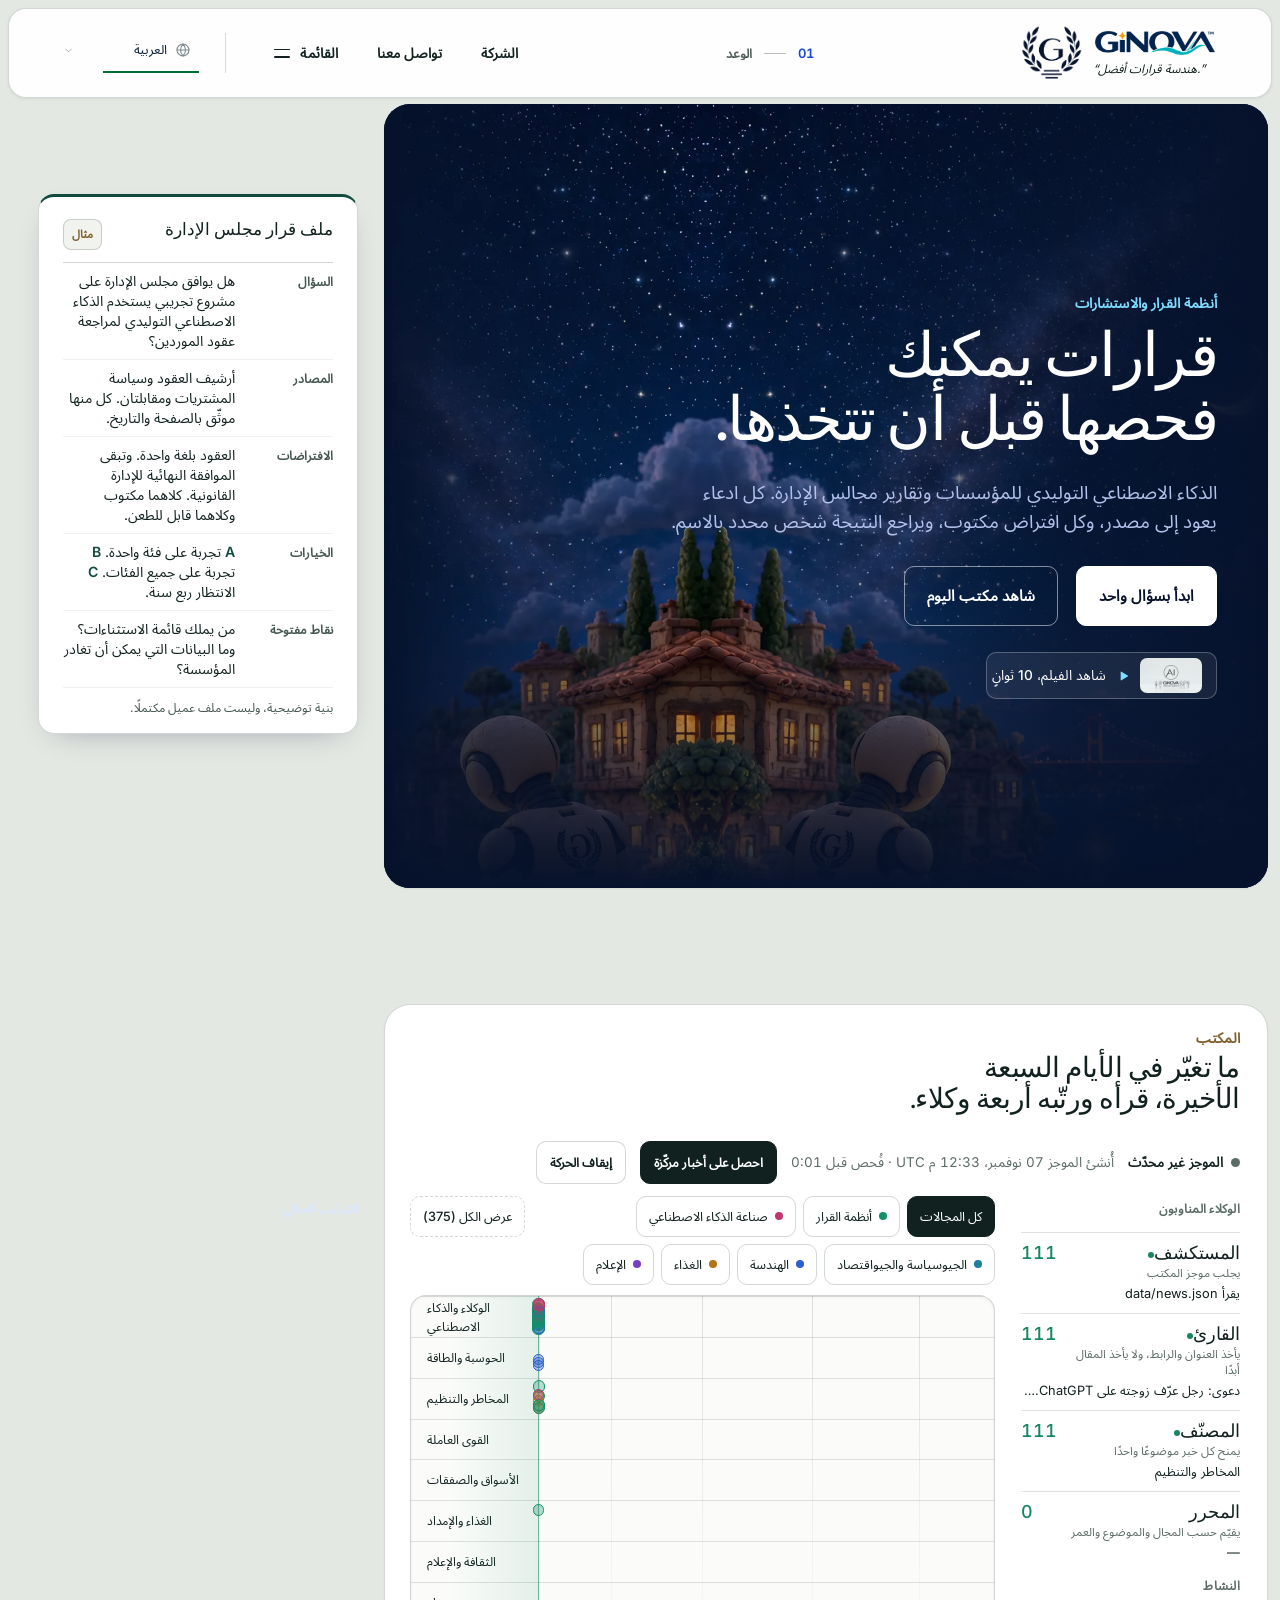
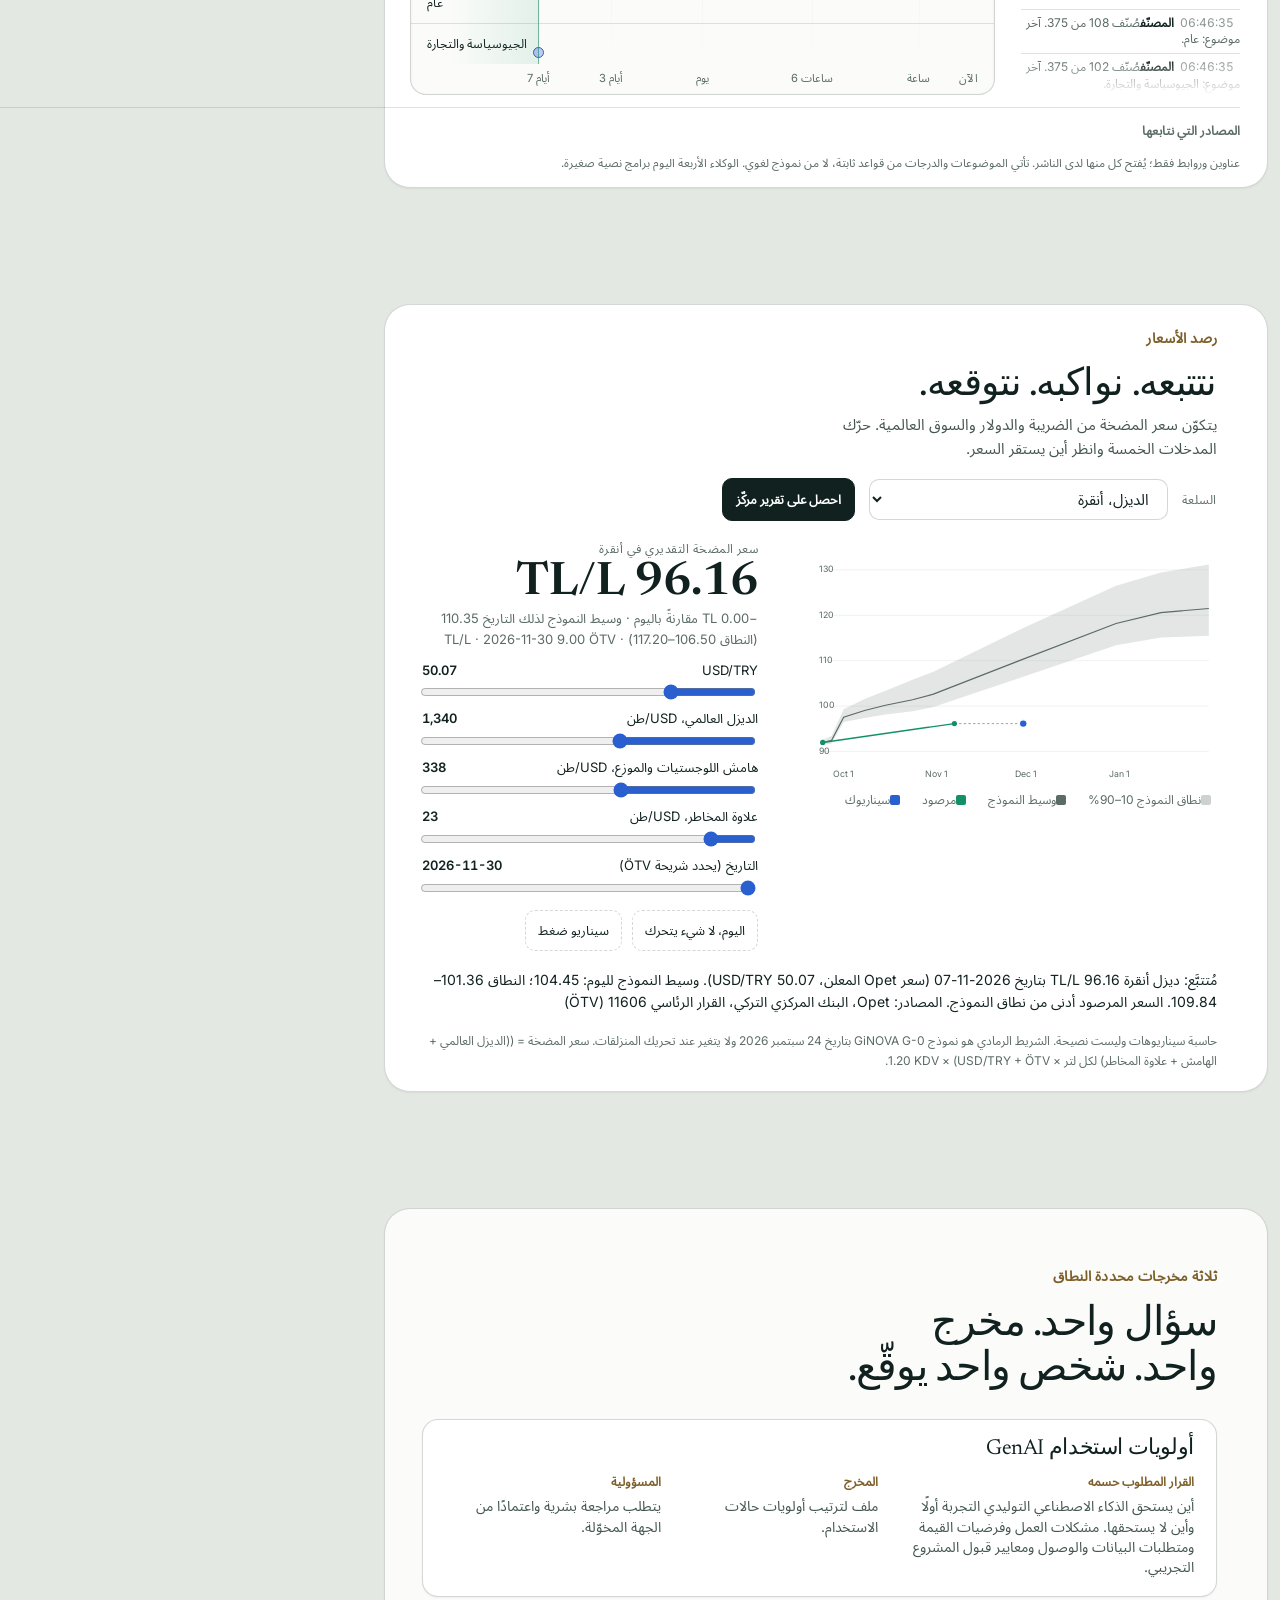
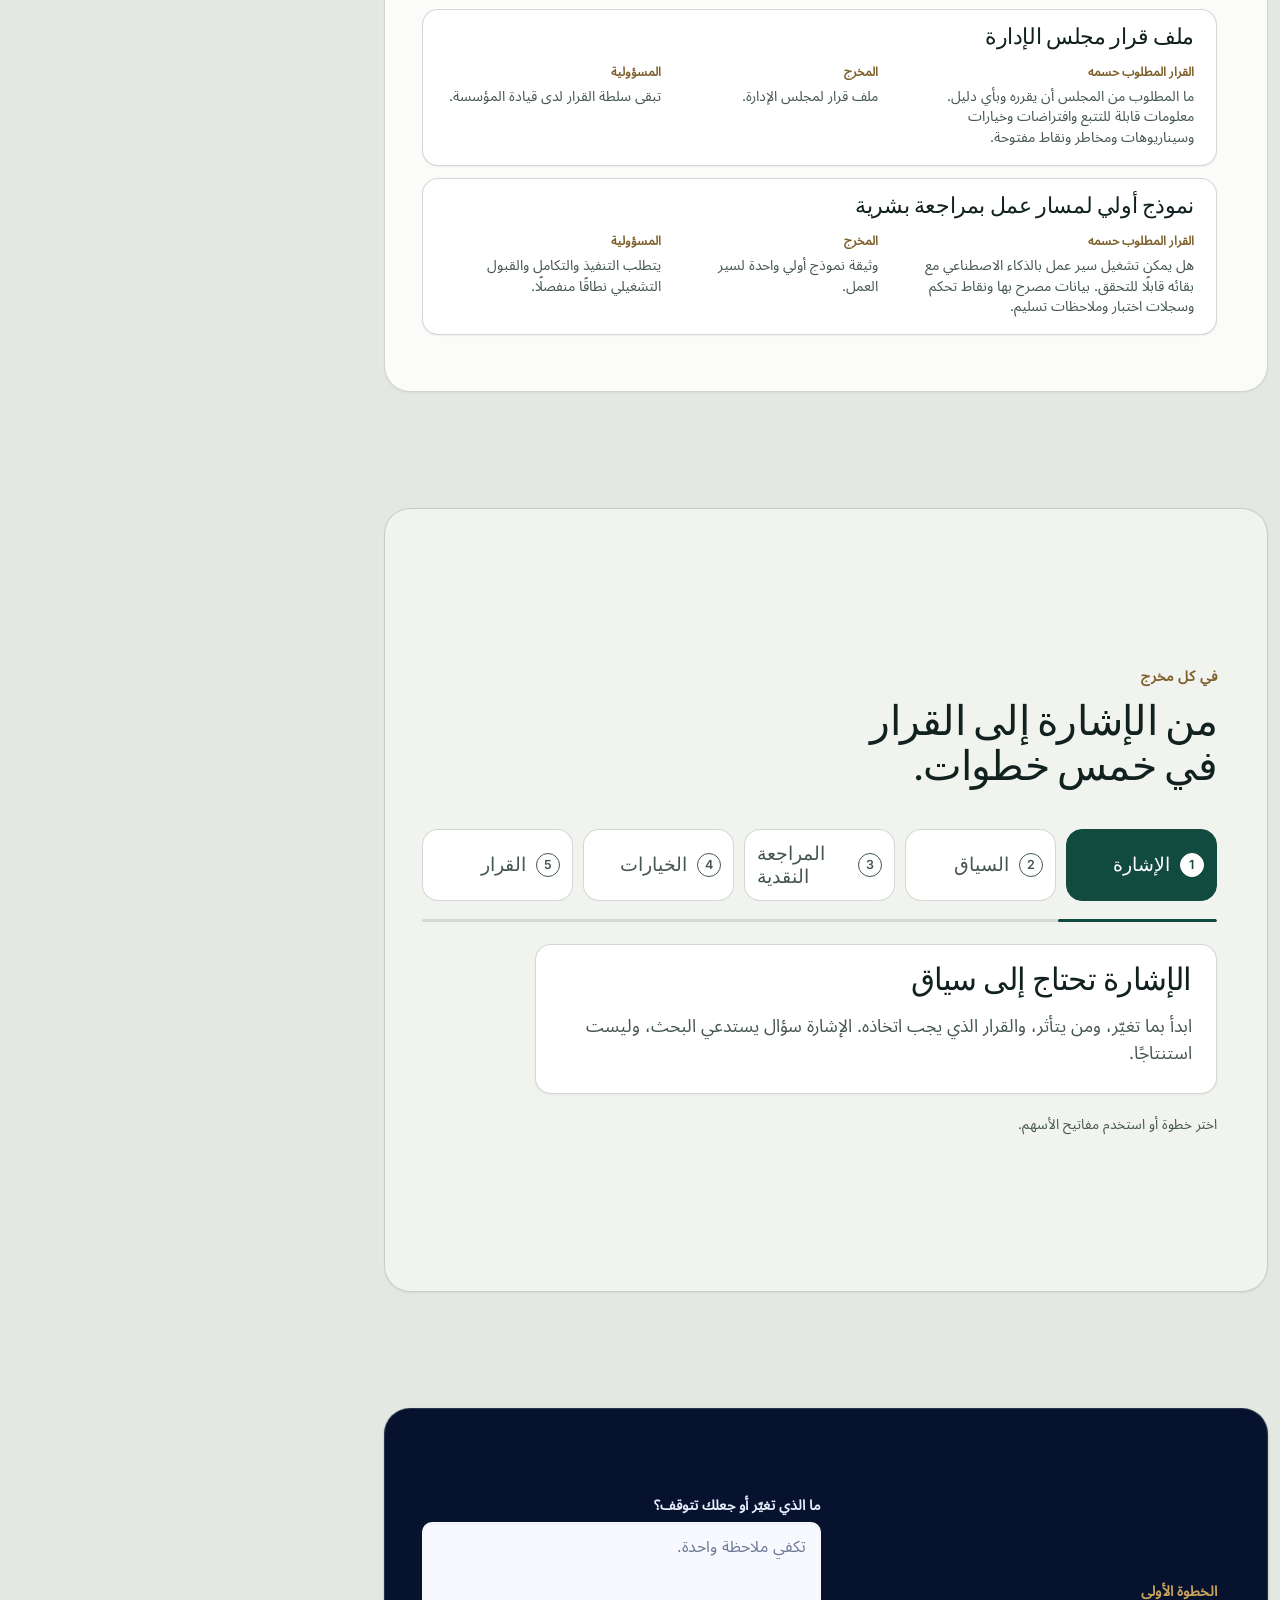
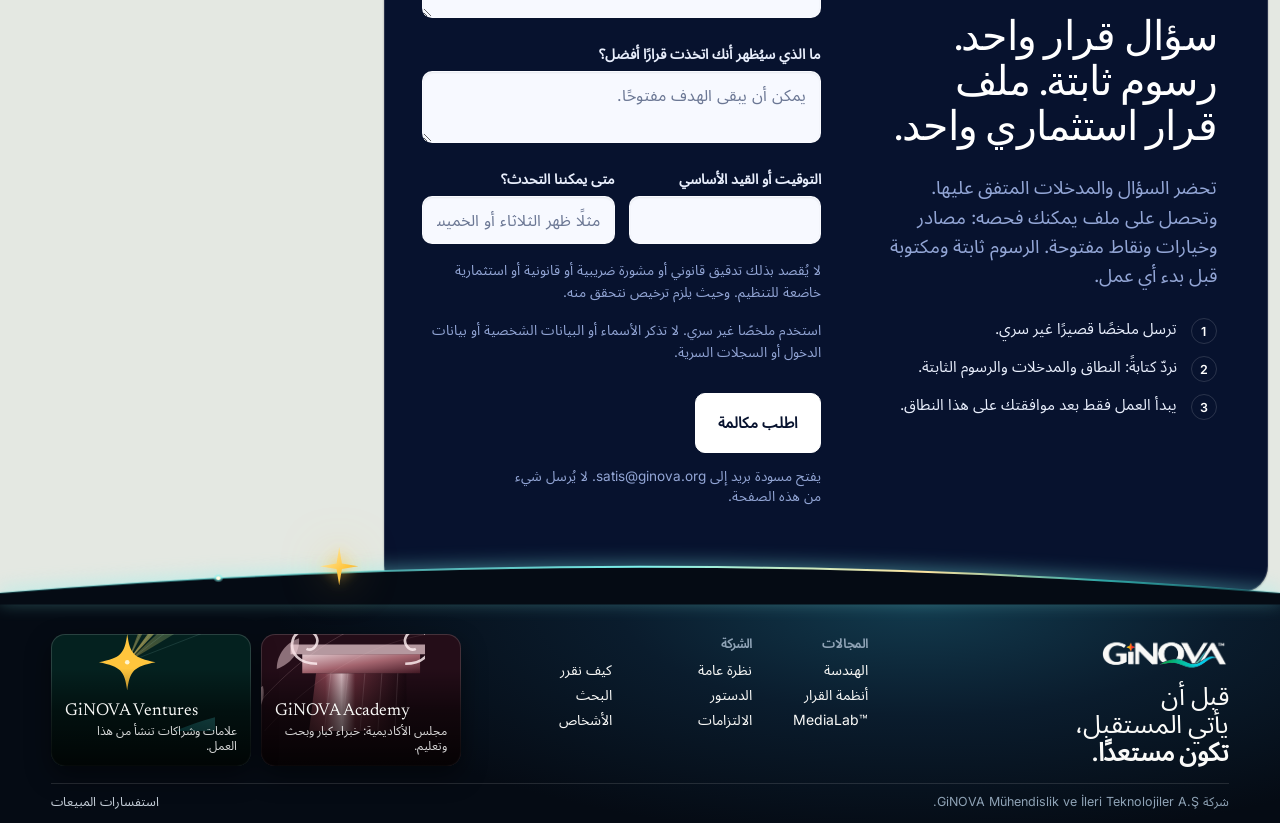
==== ar/index.html @ 7b22bffb "Replace home page with the v2 site (eight languages, shared header and footer) - New home page and l" ====
<!doctype html>
<html lang="ar" dir="rtl" data-title-key="meta.title">
<head>
<meta charset="utf-8">
<meta name="viewport" content="width=device-width,initial-scale=1">
<title>GiNOVA أنظمة القرار | قرارات يمكن فحصها</title>
<script>/* Opening: decided before first paint so there is no flash. Not for reduced motion, a deep link or a scrolled page. */
(function(){try{var d=document.documentElement;if(!matchMedia('(prefers-reduced-motion: reduce)').matches&&!document.hidden&&(!location.hash||location.hash==='#intro')&&!(window.scrollY>20)&&!/[?&]still=1/.test(location.search))d.classList.add('intro-play')}catch(e){}})();</script>
<meta name="description" content="الذكاء الاصطناعي التوليدي للمؤسسات وتقارير مجالس الإدارة. سؤال قرار واحد ورسوم ثابتة وملف قرار استثماري واحد؛ كل ادعاء مرتبط بمصدر ويراجعه شخص محدد.">
<link rel="canonical" href="https://consultancy.ginova.net/ar/">
<link rel="alternate" hreflang="en" href="https://consultancy.ginova.net/">
<link rel="alternate" hreflang="it" href="https://consultancy.ginova.net/it/">
<link rel="alternate" hreflang="de" href="https://consultancy.ginova.net/de/">
<link rel="alternate" hreflang="es" href="https://consultancy.ginova.net/es/">
<link rel="alternate" hreflang="tr" href="https://consultancy.ginova.net/tr/">
<link rel="alternate" hreflang="az" href="https://consultancy.ginova.net/az/">
<link rel="alternate" hreflang="ar" href="https://consultancy.ginova.net/ar/">
<link rel="alternate" hreflang="zh-Hans" href="https://consultancy.ginova.net/zh/">
<link rel="alternate" hreflang="x-default" href="https://consultancy.ginova.net/">
<meta property="og:type" content="website">
<meta property="og:site_name" content="GiNOVA">
<meta property="og:locale" content="ar_AR">
<meta property="og:title" content="GiNOVA أنظمة القرار | قرارات يمكن فحصها">
<meta property="og:description" content="الذكاء الاصطناعي التوليدي للمؤسسات وتقارير مجالس الإدارة. سؤال قرار واحد ورسوم ثابتة وملف قرار استثماري واحد؛ كل ادعاء مرتبط بمصدر ويراجعه شخص محدد.">
<meta property="og:url" content="https://consultancy.ginova.net/ar/">
<meta property="og:image" content="https://consultancy.ginova.net/chrome/og.png">
<meta name="twitter:card" content="summary_large_image">
<script type="application/ld+json">{"@context": "https://schema.org", "@graph": [{"@type": "Organization", "@id": "https://ginova.org/#org", "name": "GiNOVA", "url": "https://ginova.org/", "logo": "https://consultancy.ginova.net/chrome/crest.png", "email": "satis@ginova.org"}, {"@type": "WebSite", "@id": "https://consultancy.ginova.net/#site", "url": "https://consultancy.ginova.net/", "name": "GiNOVA أنظمة القرار", "inLanguage": ["en", "it", "de", "es", "tr", "az", "ar", "zh-Hans"], "publisher": {"@id": "https://ginova.org/#org"}}, {"@type": "WebPage", "url": "https://consultancy.ginova.net/ar/", "name": "GiNOVA أنظمة القرار | قرارات يمكن فحصها", "description": "الذكاء الاصطناعي التوليدي للمؤسسات وتقارير مجالس الإدارة. سؤال قرار واحد ورسوم ثابتة وملف قرار استثماري واحد؛ كل ادعاء مرتبط بمصدر ويراجعه شخص محدد.", "inLanguage": "ar", "isPartOf": {"@id": "https://consultancy.ginova.net/#site"}}, {"@type": "Service", "name": "GiNOVA أنظمة القرار", "description": "الذكاء الاصطناعي التوليدي للمؤسسات وتقارير مجالس الإدارة. سؤال قرار واحد ورسوم ثابتة وملف قرار استثماري واحد؛ كل ادعاء مرتبط بمصدر ويراجعه شخص محدد.", "url": "https://consultancy.ginova.net/ar/", "provider": {"@id": "https://ginova.org/#org"}, "hasOfferCatalog": {"@type": "OfferCatalog", "name": "ثلاثة مخرجات محددة النطاق", "itemListElement": [{"@type": "Offer", "itemOffered": {"@type": "Service", "name": "أولويات استخدام GenAI", "description": "أين يستحق الذكاء الاصطناعي التوليدي التجربة أولًا وأين لا يستحقها. مشكلات العمل وفرضيات القيمة ومتطلبات البيانات والوصول ومعايير قبول المشروع التجريبي."}}, {"@type": "Offer", "itemOffered": {"@type": "Service", "name": "ملف قرار مجلس الإدارة", "description": "ما المطلوب من المجلس أن يقرره وبأي دليل. معلومات قابلة للتتبع وافتراضات وخيارات وسيناريوهات ومخاطر ونقاط مفتوحة."}}, {"@type": "Offer", "itemOffered": {"@type": "Service", "name": "نموذج أولي لمسار عمل بمراجعة بشرية", "description": "هل يمكن تشغيل سير عمل بالذكاء الاصطناعي مع بقائه قابلًا للتحقق. بيانات مصرح بها ونقاط تحكم وسجلات اختبار وملاحظات تسليم."}}]}}]}</script>
<link rel="icon" type="image/svg+xml" href="../chrome/favicon.svg">
<link rel="stylesheet" href="../fonts/fonts.css">
<link rel="stylesheet" href="../chrome/chrome.css">
<link rel="stylesheet" href="../style.css">
<link rel="stylesheet" href="../site.css">
</head>
<body>
<a class="gn-skip" href="#main" data-c="skip">انتقل إلى المحتوى</a>
<header class="gn-header" id="gnHeader" style="--gn-accent:#1945de">
  <div class="gn-nav" id="gnNav">
    <a class="gn-brand" href="https://ginova.org/" data-route="https://ginova.org/" data-ca="home" aria-label="GiNOVA">
      <span class="gn-crest"><img src="../chrome/crest.png" width="62" height="56" alt=""><img class="lt" src="../chrome/crest-light.png" width="62" height="56" alt=""></span>
      <span class="gn-word"><span class="gn-wm"><img class="gn-wordmark" src="../chrome/primary.png" width="140" height="32" alt="GiNOVA"><img class="gn-wordmark lt" src="../chrome/primary-light.png" width="140" height="32" alt=""></span><span class="gn-motto" data-c="motto.decision">“هندسة قرارات أفضل.”</span></span>
    </a>
    <span class="gn-gap" aria-hidden="true"><span class="gn-sec"><i class="n"></i><i class="rule"></i><b class="t"></b></span></span>
    <div class="gn-links" id="gnLinks">
      <a class="gn-co" id="gnCompany" href="https://ginova.org/company/" data-route="https://ginova.org/company/" data-c="company">الشركة</a>
      <a class="gn-contact" id="gnContact" href="#start" data-ca="nav.contact" aria-label="تواصل معنا"><span class="gn-contact-label" data-c="nav.contact">تواصل معنا</span></a>
      <button class="gn-menu" id="gnMenuBtn" type="button" aria-expanded="false" aria-controls="gnOverlay"><span class="lbl" data-c="menu">القائمة</span><span class="bars" aria-hidden="true"><i></i><i></i></span></button>
      <div class="language-switcher" data-language-theme="portal"><select id="language-select" class="language-native" aria-label="Language"><option data-group="1" value="en" lang="en" dir="ltr">English</option><option data-group="1" value="it" lang="it" dir="ltr">Italiano</option><option data-group="1" value="de" lang="de" dir="ltr">Deutsch</option><option data-group="1" value="es" lang="es" dir="ltr">Español</option><option data-group="2" value="tr" lang="tr" dir="ltr">Türkçe</option><option data-group="2" value="az" lang="az" dir="ltr">Azerbaycani</option><option data-group="3" value="ar" lang="ar" dir="rtl" selected>العربية</option><option data-group="3" value="zh" lang="zh-Hans" dir="ltr">简体中文</option></select></div>
    </div>
  </div>
  <span class="gn-prog" aria-hidden="true"><i></i></span>
</header>
<div class="gn-ov" id="gnOverlay" role="dialog" aria-modal="true" data-ca="menu" aria-label="القائمة" data-site="decision" data-cur="decision">
  <div class="gn-ovbg" aria-hidden="true"><i class="l" data-s="engineering" style="background-color:#07131b;background-image:url(../chrome/pop-engineering.svg);background-position:center 64%"></i><i class="l" data-s="decision" style="background-color:#050934;background-image:url(../chrome/pop-decision.svg);background-position:center 34%"></i><i class="l" data-s="medialab" style="background-color:#1a0b2e;background-image:url(../chrome/pop-medialab.svg);background-position:center 42%"></i><i class="l" data-s="academy" style="background-color:#240d18;background-image:url(../chrome/pop-academy.svg);background-position:right 20%"></i><i class="l" data-s="ventures" style="background-color:#04211f;background-image:url(../chrome/pop-ventures.svg);background-position:right 14%"></i><i class="wash"></i></div>
  <div class="gn-ovin">
    <nav class="gn-ovsites" data-ca="sites" aria-label="مواقع GiNOVA.NET">
      <p class="gn-ph" data-c="sites.h">GiNOVA.NET</p>
      <ol>
        <li><a class="gn-row" href="https://engineering.ginova.net/" data-route="https://engineering.ginova.net/" data-s="engineering"><span class="ix">01</span><span class="nm" data-c="nav.engineering">الهندسة</span><svg class="go" viewBox="0 0 24 24" width="22" height="22" fill="none" stroke="currentColor" stroke-width="1.6" stroke-linecap="round" stroke-linejoin="round" aria-hidden="true"><path d="M7 17 17 7M8 7h9v9"/></svg><span class="d" data-c="d.engineering">أنظمة الإنتاج ودراسات الجدوى وتطوير المنتجات والعمليات، بما في ذلك الغذائية.</span></a></li>
        <li class="is-cur"><div class="gn-row" aria-current="page"><span class="ix">02</span><span class="nm" data-c="nav.decision">أنظمة القرار</span><em class="here" data-c="here">أنت هنا</em><span class="d" data-c="d.decision">الاستشارات والبيانات والذكاء الاصطناعي: سؤال قرار واحد، رسوم ثابتة، ملف قرار استثماري واحد.</span></div></li>
        <li><a class="gn-row" href="https://medialab.ginova.net/" data-route="https://medialab.ginova.net/" data-s="medialab"><span class="ix">03</span><span class="nm" dir="ltr" data-c="nav.medialab">MediaLab™</span><svg class="go" viewBox="0 0 24 24" width="22" height="22" fill="none" stroke="currentColor" stroke-width="1.6" stroke-linecap="round" stroke-linejoin="round" aria-hidden="true"><path d="M7 17 17 7M8 7h9v9"/></svg><span class="d" data-c="d.medialab">الويب والأفلام والصوت واتصالات العلامة التجارية حسب الطلب.</span></a></li>
        <li><a class="gn-row" href="https://academy.ginova.net/" data-route="https://academy.ginova.net/" data-s="academy"><span class="ix">04</span><span class="nm" data-c="nav.academy">الأكاديمية</span><svg class="go" viewBox="0 0 24 24" width="22" height="22" fill="none" stroke="currentColor" stroke-width="1.6" stroke-linecap="round" stroke-linejoin="round" aria-hidden="true"><path d="M7 17 17 7M8 7h9v9"/></svg><span class="d" data-c="d.academy">مجلس الأكاديمية: خبراء كبار وبحث وتعليم.</span></a></li>
        <li><a class="gn-row" href="https://ventures.ginova.net/" data-route="https://ventures.ginova.net/" data-s="ventures"><span class="ix">05</span><span class="nm" data-c="nav.ventures">Ventures</span><svg class="go" viewBox="0 0 24 24" width="22" height="22" fill="none" stroke="currentColor" stroke-width="1.6" stroke-linecap="round" stroke-linejoin="round" aria-hidden="true"><path d="M7 17 17 7M8 7h9v9"/></svg><span class="d" data-c="d.ventures">علامات وشراكات تنشأ من هذا العمل.</span></a></li>
      </ol>
    </nav>
    <nav class="gn-ovpage" data-ca="pagenav" aria-label="pagenav">
      <p class="gn-ph" data-c="menu.page">في هذه الصفحة</p>
      <ol>
        <li><a class="gn-pl" href="#intro" data-c="rail.promise">الوعد</a></li>
        <li><a class="gn-pl" href="#desk" data-c="rail.desk">المكتب</a></li>
        <li><a class="gn-pl" href="#prices" data-c="rail.prices">الأسعار</a></li>
        <li><a class="gn-pl" href="#work" data-c="rail.work">الأعمال</a></li>
        <li><a class="gn-pl" href="#method" data-c="rail.method">المنهج</a></li>
        <li><a class="gn-pl" href="#start" data-c="rail.start">ابدأ</a></li>
      </ol>
      <a class="gn-all" href="https://ginova.org/#gn-company-overview" data-route="https://ginova.org/#gn-company-overview" data-c="nav.about">من نحن</a>
    </nav>
    <div class="gn-ovfoot" id="gnOvFoot"></div>
  </div>
</div>


<div class="field" aria-hidden="true"><span>02</span><b data-c="long.decision">الاستشارات
وأنظمة القرار</b></div>


<main id="main">

<!-- 1. Promise: the headline, with the dossier resting on the blue card -->
<section id="intro" class="screen s-intro" data-nav="rail.promise" aria-labelledby="h-intro">
  <div class="curtains" aria-hidden="true">
    <div class="cur p1 c-eng"><span>01</span><b data-c="nav.engineering">الهندسة</b></div>
    <div class="cur p2 home"><span>02</span><b data-c="long.decision">الاستشارات
وأنظمة القرار</b></div>
    <div class="cur p3 c-med"><span>03</span><b data-c="nav.medialab" dir="ltr">MediaLab™</b></div>
  </div>
  <div class="hero-art" aria-hidden="true"><img src="../img/hero/night-walk-1600.webp" srcset="../img/hero/night-walk-1600.webp 1600w, ../img/hero/night-walk-3200.webp 3200w" sizes="100vw" alt="" width="3200" height="2552" fetchpriority="high" decoding="async"></div>
  <div class="wrap intro-grid">
    <div class="intro-copy">
      <p class="kicker" data-t="intro.kicker">أنظمة القرار والاستشارات</p>
      <h1 id="h-intro" data-t="intro.h1">قرارات يمكنك فحصها قبل أن تتخذها.</h1>
      <p class="lede" data-t="intro.lede">الذكاء الاصطناعي التوليدي للمؤسسات وتقارير مجالس الإدارة. كل ادعاء يعود إلى مصدر، وكل افتراض مكتوب، ويراجع النتيجة شخص محدد بالاسم.</p>
      <p class="actions">
        <a class="btn btn-solid" href="#start" data-t="intro.cta1">ابدأ بسؤال واحد</a>
        <a class="btn btn-line" href="#desk" data-t="intro.cta2">شاهد مكتب اليوم</a>
      </p>
      <button class="filmchip" id="filmOpen" type="button" aria-haspopup="dialog">
        <span class="thumb" aria-hidden="true"></span>
        <svg class="pl" viewBox="0 0 24 24" width="14" height="14" fill="currentColor" aria-hidden="true"><path d="M8 5.5v13a1 1 0 0 0 1.5.86l10.5-6.5a1 1 0 0 0 0-1.72L9.5 4.64A1 1 0 0 0 8 5.5Z"/></svg>
        <span class="ft" data-t="film.open">شاهد الفيلم، 10 ثوانٍ</span>
      </button>
    </div>

    <figure class="sheet" data-taria="sheet.label" aria-label="صفحة توضيحية من ملف قرار لمجلس الإدارة">
      <div class="sheet-head">
        <span data-t="sheet.head">ملف قرار مجلس الإدارة</span>
        <span data-t="sheet.badge">مثال</span>
      </div>
      <dl>
        <div><dt data-t="sheet.q">السؤال</dt><dd data-t="sheet.q.v">هل يوافق مجلس الإدارة على مشروع تجريبي يستخدم الذكاء الاصطناعي التوليدي لمراجعة عقود الموردين؟</dd></div>
        <div><dt data-t="sheet.s">المصادر</dt><dd data-t="sheet.s.v">أرشيف العقود وسياسة المشتريات ومقابلتان. كل منها موثّق بالصفحة والتاريخ.</dd></div>
        <div><dt data-t="sheet.a">الافتراضات</dt><dd data-t="sheet.a.v">العقود بلغة واحدة. وتبقى الموافقة النهائية للإدارة القانونية. كلاهما مكتوب وكلاهما قابل للطعن.</dd></div>
        <div><dt data-t="sheet.o">الخيارات</dt><dd data-th="sheet.o.v"><b>A</b> تجربة على فئة واحدة. <b>B</b> تجربة على جميع الفئات. <b>C</b> الانتظار ربع سنة.</dd></div>
        <div><dt data-t="sheet.p">نقاط مفتوحة</dt><dd data-t="sheet.p.v">من يملك قائمة الاستثناءات؟ وما البيانات التي يمكن أن تغادر المؤسسة؟</dd></div>
      </dl>
      <figcaption data-t="sheet.cap">بنية توضيحية، وليست ملف عميل مكتملًا.</figcaption>
    </figure>
  </div>
</section>

<!-- 2. The Desk -->
<section id="desk" class="screen s-desk" data-nav="rail.desk" aria-labelledby="h-desk">
  <div class="desk" id="deskRoot">
    <header class="desk-top">
      <div>
        <p class="kicker" data-t="desk.kicker">المكتب</p>
        <h2 id="h-desk" data-t="desk.h2">ما تغيّر في الأيام السبعة الأخيرة، قرأه ورتّبه أربعة وكلاء.</h2>
      </div>
      <div class="desk-status">
        <span class="live" id="deskLive"><i></i><b id="deskState">&hellip;</b></span>
        <span id="deskMeta">&nbsp;</span>
        <button class="getnews" id="deskGet" type="button" aria-haspopup="dialog" data-t="sub.cta">احصل على أخبار مركّزة</button>
        <button class="pause" id="deskPause" type="button" aria-pressed="false" data-t="btn.pause">إيقاف الحركة</button>
      </div>
    </header>

    <div class="desk-main">
      <section class="agents" data-taria="desk.agents.label" aria-label="الوكلاء الأربعة">
        <h3 data-t="desk.agents">الوكلاء المناوبون</h3>
        <ul id="agents">
          <li data-a="scout"><b data-t="agent.scout">المستكشف</b><span class="do" data-t="agent.scout.do">يجلب موجز المكتب</span><em class="now" data-now>&mdash;</em><strong data-n>0</strong></li>
          <li data-a="reader"><b data-t="agent.reader">القارئ</b><span class="do" data-t="agent.reader.do">يأخذ العنوان والرابط، ولا يأخذ المقال أبدًا</span><em class="now" data-now>&mdash;</em><strong data-n>0</strong></li>
          <li data-a="sorter"><b data-t="agent.sorter">المصنّف</b><span class="do" data-t="agent.sorter.do">يمنح كل خبر موضوعًا واحدًا</span><em class="now" data-now>&mdash;</em><strong data-n>0</strong></li>
          <li data-a="editor"><b data-t="agent.editor">المحرر</b><span class="do" data-t="agent.editor.do">يقيّم حسب المجال والموضوع والعمر</span><em class="now" data-now>&mdash;</em><strong data-n>0</strong></li>
        </ul>
        <h3 class="log-h" data-t="desk.activity">النشاط</h3>
        <ol class="log" id="deskLog" data-taria="desk.log.label" aria-label="نشاط الوكلاء، الأحدث أولًا"></ol>
      </section>

      <section class="radar-wrap" data-taria="desk.radar.label" aria-label="رادار العناوين حسب الموضوع والعمر">
        <div class="filters-row">
        <div class="filters" role="group" data-taria="desk.filter.label" aria-label="تصفية حسب المجال" id="deskFilters">
          <button type="button" data-lane="all" aria-pressed="true"><span data-t="lane.all">كل المجالات</span></button>
          <button type="button" data-lane="decision" aria-pressed="false"><i style="--c:var(--l-decision)"></i><span data-t="lane.decision">أنظمة القرار</span></button>
          <button type="button" data-lane="ai" aria-pressed="false"><i style="--c:var(--l-ai)"></i><span data-t="lane.ai">صناعة الذكاء الاصطناعي</span></button>
          <button type="button" data-lane="world" aria-pressed="false"><i style="--c:var(--l-world)"></i><span data-t="lane.world">الجيوسياسة والجيواقتصاد</span></button>
          <button type="button" data-lane="engineering" aria-pressed="false"><i style="--c:var(--l-engineering)"></i><span data-t="lane.engineering">الهندسة</span></button>
          <button type="button" data-lane="food" aria-pressed="false"><i style="--c:var(--l-food)"></i><span data-t="lane.food">الغذاء</span></button>
          <button type="button" data-lane="media" aria-pressed="false"><i style="--c:var(--l-media)"></i><span data-t="lane.media">الإعلام</span></button>
        </div>
        <button type="button" class="allbtn" id="deskAll" aria-pressed="false" hidden></button>
        </div>
        <div class="radar" id="radar">
          <div class="plot" id="plot"></div>
          <div class="tip" id="tip" role="status" hidden></div>
        </div>
      </section>

      <section class="rank" data-taria="desk.rank.label" aria-label="أبرز العناوين مرتبة">
        <h3 data-t="desk.ranked">الترتيب الحالي</h3>
        <ol id="rank"></ol>
      </section>
    </div>

    <div class="srcline" id="deskSrcLine" data-taria="desk.src" aria-label="المصادر التي نتابعها" hidden>
      <span class="srcline-h" data-t="desk.src">المصادر التي نتابعها</span>
      <div class="srcline-run"><div class="srcline-track" id="deskSrc"></div></div>
    </div>

    <p class="desk-note" data-t="desk.note">عناوين وروابط فقط؛ يُفتح كل منها لدى الناشر. تأتي الموضوعات والدرجات من قواعد ثابتة، لا من نموذج لغوي. الوكلاء الأربعة اليوم برامج نصية صغيرة.</p>
    <noscript><p class="desk-note">The desk needs JavaScript. Without it, open the sources directly: Food Dive, MIT Technology Review, Engineering.com, Variety.</p></noscript>
  </div>

  <dialog class="subdlg" id="subDlg" aria-labelledby="subH">
    <form class="sub-in" id="subForm" method="dialog" novalidate>
      <button class="dlg-x" id="subClose" type="button" data-ca="close" aria-label="إغلاق"><svg viewBox="0 0 24 24" width="18" height="18" fill="none" stroke="currentColor" stroke-width="1.8" stroke-linecap="round" aria-hidden="true"><path d="M6 6l12 12M18 6 6 18"/></svg></button>
      <h3 id="subH" data-t="sub.h">أخبار سوق مركّزة، حيث تعمل</h3>
      <p class="sub-lede" data-t="sub.lede">أخبرنا بما نتابعه وأين تريد استلامه. نردّ كتابةً لنؤكد ما يمكننا إرساله إليك الآن.</p>
      <fieldset><legend data-t="sub.what">ما الذي نتابعه</legend>
        <div class="sub-grid">
          <label class="sub-opt"><input type="checkbox" name="f" value="decision"><span data-t="lane.decision">أنظمة القرار</span></label>
          <label class="sub-opt"><input type="checkbox" name="f" value="ai"><span data-t="lane.ai">صناعة الذكاء الاصطناعي</span></label>
          <label class="sub-opt"><input type="checkbox" name="f" value="world"><span data-t="lane.world">الجيوسياسة والجيواقتصاد</span></label>
          <label class="sub-opt"><input type="checkbox" name="f" value="engineering"><span data-t="lane.engineering">الهندسة</span></label>
          <label class="sub-opt"><input type="checkbox" name="f" value="food"><span data-t="lane.food">الغذاء</span></label>
          <label class="sub-opt"><input type="checkbox" name="f" value="media"><span data-t="lane.media">الإعلام</span></label>
        </div>
      </fieldset>
      <fieldset><legend data-t="sub.where">أين تريد الاستلام</legend>
        <div class="sub-grid">
          <label class="sub-opt" aria-disabled="true"><input type="checkbox" checked disabled><span data-t="sub.ch.page">في هذه الصفحة</span><em class="sub-chip live" data-t="sub.chip.live">متاح الآن</em></label>
          <label class="sub-opt"><input type="checkbox" name="c" value="email" checked><span data-t="sub.ch.email">البريد الإلكتروني</span><em class="sub-chip" data-t="sub.chip.req">عند الطلب</em></label>
          <label class="sub-opt"><input type="checkbox" name="c" value="whatsapp"><span data-t="sub.ch.wa">WhatsApp</span><em class="sub-chip plan" data-t="sub.chip.plan">مخطط له</em></label>
          <label class="sub-opt"><input type="checkbox" name="c" value="desktop"><span data-t="sub.ch.desk">تنبيهات سطح المكتب</span><em class="sub-chip plan" data-t="sub.chip.plan">مخطط له</em></label>
        </div>
      </fieldset>
      <label class="sub-nl" for="subNote" data-t="sub.note">هل هناك ما تريد متابعته تحديدًا؟ منتجات أو دول أو منافسون.</label>
      <textarea id="subNote" rows="3" maxlength="600"></textarea>
      <p class="actions"><button class="btn btn-solid" id="subGo" type="submit" data-t="sub.go">جهّز طلبي</button>
        <span class="fine" data-t="start.fine">يفتح مسودة بريد إلى satis@ginova.org. لا يُرسل شيء من هذه الصفحة.</span></p>
    </form>
  </dialog>
</section>



<!-- Price watch: Ankara diesel, traced, followed, forecast -->
<section id="prices" class="screen s-prices" data-nav="rail.prices" aria-labelledby="h-prices">
  <div class="wrap pw">
    <div class="pw-head">
      <p class="kicker" data-p="kicker">Price watch</p>
      <h2 id="h-prices" data-p="h2">We trace it. We follow it. We forecast it.</h2>
      <p class="lede" data-p="lede">The pump price is built from tax, the dollar and the world market. Move the five inputs and see where the price lands.</p>
    </div>
    <div class="pw-pick"><label for="pwSel" data-p="pick">Commodity</label><select id="pwSel"></select><button type="button" class="getnews" id="pwReport" data-p="report">Get a focused report</button></div>
    <div id="pwPending" class="pw-pending" hidden><h3 id="pwPName"></h3><p id="pwPWhat"></p><p id="pwPSrc" class="pw-note"></p></div>
    <div class="pw-grid" id="pwGrid">
      <figure class="pw-chart"><svg id="pwSvg" viewBox="0 0 720 420" role="img" data-paria="chart" aria-label="Ankara diesel price, observed and forecast"></svg>
        <figcaption id="pwLegend" class="pw-leg"></figcaption></figure>
      <div class="pw-panel">
        <div class="pw-out" aria-live="polite"><span class="pw-k" data-p="out">Estimated Ankara pump price</span><b id="pwVal">—</b><span id="pwCmp" class="pw-cmp"></span></div>
        <div id="pwSliders" class="pw-sl"></div>
        <p class="pw-btns"><button type="button" class="allbtn" id="pwNow" data-p="reset">Today, nothing moves</button><button type="button" class="allbtn" id="pwStress" data-p="stress">Stress case</button></p>
      </div>
    </div>
    <p class="pw-track" id="pwTrack"></p>
    <p class="pw-note" data-p="note">A scenario calculator, not advice. The grey band is the GiNOVA G-0 model of 24 September 2026 and does not change when you move the sliders. Pump price = ((world diesel + margin + risk premium) per litre × USD/TRY + ÖTV) × 1.20 KDV.</p>
  </div>
</section>


<!-- 3. Work -->
<section id="work" class="screen s-work" data-nav="rail.work" aria-labelledby="h-work">
  <div class="wrap">
    <p class="kicker" data-t="work.kicker">ثلاثة مخرجات محددة النطاق</p>
    <h2 id="h-work" data-t="work.h2">سؤال واحد. مخرج واحد. شخص واحد يوقّع.</h2>
    <div class="offers">
      <article>
        <h3 data-t="work.1.t">أولويات استخدام GenAI</h3>
        <dl>
          <div><dt data-t="work.dt1">القرار المطلوب حسمه</dt><dd data-t="work.1.d">أين يستحق الذكاء الاصطناعي التوليدي التجربة أولًا وأين لا يستحقها. مشكلات العمل وفرضيات القيمة ومتطلبات البيانات والوصول ومعايير قبول المشروع التجريبي.</dd></div>
          <div><dt data-t="work.dt2">المخرج</dt><dd data-t="work.1.o">ملف لترتيب أولويات حالات الاستخدام.</dd></div>
          <div><dt data-t="work.dt3">المسؤولية</dt><dd data-t="work.1.r">يتطلب مراجعة بشرية واعتمادًا من الجهة المخوّلة.</dd></div>
        </dl>
      </article>
      <article>
        <h3 data-t="work.2.t">ملف قرار مجلس الإدارة</h3>
        <dl>
          <div><dt data-t="work.dt1">القرار المطلوب حسمه</dt><dd data-t="work.2.d">ما المطلوب من المجلس أن يقرره وبأي دليل. معلومات قابلة للتتبع وافتراضات وخيارات وسيناريوهات ومخاطر ونقاط مفتوحة.</dd></div>
          <div><dt data-t="work.dt2">المخرج</dt><dd data-t="work.2.o">ملف قرار لمجلس الإدارة.</dd></div>
          <div><dt data-t="work.dt3">المسؤولية</dt><dd data-t="work.2.r">تبقى سلطة القرار لدى قيادة المؤسسة.</dd></div>
        </dl>
      </article>
      <article>
        <h3 data-t="work.3.t">نموذج أولي لمسار عمل بمراجعة بشرية</h3>
        <dl>
          <div><dt data-t="work.dt1">القرار المطلوب حسمه</dt><dd data-t="work.3.d">هل يمكن تشغيل سير عمل بالذكاء الاصطناعي مع بقائه قابلًا للتحقق. بيانات مصرح بها ونقاط تحكم وسجلات اختبار وملاحظات تسليم.</dd></div>
          <div><dt data-t="work.dt2">المخرج</dt><dd data-t="work.3.o">وثيقة نموذج أولي واحدة لسير العمل.</dd></div>
          <div><dt data-t="work.dt3">المسؤولية</dt><dd data-t="work.3.r">يتطلب التنفيذ والتكامل والقبول التشغيلي نطاقًا منفصلًا.</dd></div>
        </dl>
      </article>
    </div>
  </div>
</section>

<!-- 4. Method -->
<section id="method" class="screen s-method" data-nav="rail.method" aria-labelledby="h-method">
  <div class="wrap">
    <p class="kicker" data-t="method.kicker">في كل مخرج</p>
    <h2 id="h-method" data-t="method.h2">من الإشارة إلى القرار في خمس خطوات.</h2>
    <div class="steps" id="steps" role="tablist" data-taria="method.label" aria-label="خطوات القرار">
      <button role="tab" aria-selected="true"  aria-controls="stepPanel" id="t0" data-i="0"><span>1</span><bdi data-t="step.0.n">الإشارة</bdi></button>
      <button role="tab" aria-selected="false" aria-controls="stepPanel" id="t1" data-i="1" tabindex="-1"><span>2</span><bdi data-t="step.1.n">السياق</bdi></button>
      <button role="tab" aria-selected="false" aria-controls="stepPanel" id="t2" data-i="2" tabindex="-1"><span>3</span><bdi data-t="step.2.n">المراجعة النقدية</bdi></button>
      <button role="tab" aria-selected="false" aria-controls="stepPanel" id="t3" data-i="3" tabindex="-1"><span>4</span><bdi data-t="step.3.n">الخيارات</bdi></button>
      <button role="tab" aria-selected="false" aria-controls="stepPanel" id="t4" data-i="4" tabindex="-1"><span>5</span><bdi data-t="step.4.n">القرار</bdi></button>
    </div>
    <div class="track" aria-hidden="true"><i id="trackFill"></i></div>
    <div class="step-panel" id="stepPanel" role="tabpanel" aria-labelledby="t0" tabindex="0">
      <h3 id="stepTitle"></h3>
      <p id="stepBody"></p>
    </div>
    <p class="hint" data-t="method.hint">اختر خطوة أو استخدم مفاتيح الأسهم.</p>
  </div>
</section>

<!-- 6. Start: the first offer, what happens next, and the request -->
<section id="start" class="screen s-start" data-nav="rail.start" aria-labelledby="h-start">
  <div class="wrap start-grid">
    <div>
      <p class="kicker" data-t="start.kicker">الخطوة الأولى</p>
      <h2 id="h-start" data-t="start.h2">سؤال قرار واحد. رسوم ثابتة. ملف قرار استثماري واحد.</h2>
      <p class="lede" data-t="start.lede">تحضر السؤال والمدخلات المتفق عليها. وتحصل على ملف يمكنك فحصه: مصادر وخيارات ونقاط مفتوحة. الرسوم ثابتة ومكتوبة قبل بدء أي عمل.</p>
      <ol class="next" data-taria="next.label" aria-label="ماذا يحدث بعد ذلك">
        <li><b aria-hidden="true">1</b><span data-t="next.1">ترسل ملخصًا قصيرًا غير سري.</span></li>
        <li><b aria-hidden="true">2</b><span data-t="next.2">نردّ كتابةً: النطاق والمدخلات والرسوم الثابتة.</span></li>
        <li><b aria-hidden="true">3</b><span data-t="next.3">يبدأ العمل فقط بعد موافقتك على هذا النطاق.</span></li>
      </ol>
    </div>
    <form id="startForm" class="form" novalidate>
      <label for="f1" data-t="start.l1">ما الذي تغيّر أو جعلك تتوقف؟</label>
      <textarea id="f1" rows="3" maxlength="900" data-tph="start.p1" placeholder="تكفي ملاحظة واحدة."></textarea>
      <label for="f2" data-t="start.l2">ما الذي سيُظهر أنك اتخذت قرارًا أفضل؟</label>
      <textarea id="f2" rows="2" maxlength="600" data-tph="start.p2" placeholder="يمكن أن يبقى الهدف مفتوحًا."></textarea>
      <div class="two">
        <div><label for="f3" data-t="start.l3">التوقيت أو القيد الأساسي</label><input id="f3" type="text" maxlength="200"></div>
        <div><label for="f4" data-t="start.l4">متى يمكننا التحدث؟</label><input id="f4" type="text" maxlength="200" data-tph="start.p4" placeholder="مثلًا ظهر الثلاثاء أو الخميس"></div>
      </div>
      <p class="privacy" data-t="limits.3.d">لا يُقصد بذلك تدقيق قانوني أو مشورة ضريبية أو قانونية أو استثمارية خاضعة للتنظيم. وحيث يلزم ترخيص نتحقق منه.</p>
      <p class="privacy" data-t="start.privacy">استخدم ملخصًا غير سري. لا تذكر الأسماء أو البيانات الشخصية أو بيانات الدخول أو السجلات السرية.</p>
      <p class="actions">
        <button class="btn btn-solid" id="startBtn" type="submit" data-t="start.btn">اطلب مكالمة</button>
        <span class="fine" data-t="start.fine">يفتح مسودة بريد إلى satis@ginova.org. لا يُرسل شيء من هذه الصفحة.</span>
      </p>
    </form>
  </div>
</section>

</main>

<footer id="gn-contact" class="gn-world"><svg class="gw-limb" aria-hidden="true" viewBox="0 0 1440 60" preserveAspectRatio="none"><defs><linearGradient id="gwl" x1="0" x2="1"><stop stop-color="#2FA7A7" stop-opacity=".25"/><stop offset=".5" stop-color="#7FF3EE"/><stop offset=".72" stop-color="#FFE4A0"/><stop offset=".86" stop-color="#2FA7A7"/><stop offset="1" stop-color="#2FA7A7" stop-opacity=".25"/></linearGradient></defs><path d="M0 60V44Q720 -28 1440 44V60Z" fill="#050B14"/><path d="M0 44Q720 -28 1440 44" fill="none" stroke="url(#gwl)" stroke-width="2" vector-effect="non-scaling-stroke"/><defs><radialGradient id="gwb"><stop offset="0" stop-color="#fff"/><stop offset=".3" stop-color="#fff6d6"/><stop offset=".55" stop-color="#7FF3EE" stop-opacity=".55"/><stop offset="1" stop-color="#7FF3EE" stop-opacity="0"/></radialGradient></defs><ellipse class="gw-boom" cx="720" cy="8" rx="0" ry="0" fill="none" stroke="#BFFBF7" stroke-width="2" vector-effect="non-scaling-stroke" opacity="0"><animate attributeName="rx" dur="16s" repeatCount="indefinite" values="0;0;0;640;640" keyTimes="0;.745;.75;.84;1"/><animate attributeName="ry" dur="16s" repeatCount="indefinite" values="0;0;0;22;22" keyTimes="0;.745;.75;.84;1"/><animate attributeName="opacity" dur="16s" repeatCount="indefinite" values="0;0;.95;0;0" keyTimes="0;.745;.755;.84;1"/></ellipse><circle class="gw-orb" r="15" cx="0" cy="0" fill="url(#gwb)"><animateMotion dur="16s" repeatCount="indefinite" calcMode="spline" path="M0 44Q720 -28 1440 44" keyPoints="0;.5;1;.5;0" keyTimes="0;.25;.5;.75;1" keySplines=".1 .6 .4 1;.6 0 .9 .4;.6 0 .9 .4;.1 .6 .4 1"/><animate attributeName="r" dur="16s" repeatCount="indefinite" calcMode="spline" values="1.5;15;1.5;15;1.5" keyTimes="0;.25;.5;.75;1" keySplines=".1 .6 .4 1;.6 0 .9 .4;.6 0 .9 .4;.1 .6 .4 1"/></circle></svg><i class="gw-star" aria-hidden="true"><b></b></i><div class="gw-in"><div class="gw-brand"><img src="../chrome/wordmark-reversed.png" width="150" alt="GiNOVA"><p data-c="motto">قبل أن يأتي المستقبل، تكون مستعدًا.</p></div><nav aria-label="المجالات" data-ca="fields"><h2 data-c="fields">المجالات</h2><a href="https://engineering.ginova.net/" data-route="https://engineering.ginova.net/" data-c="nav.engineering">الهندسة</a><a href="https://consultancy.ginova.net/" data-route="https://consultancy.ginova.net/" data-c="nav.decision">أنظمة القرار</a><a href="https://medialab.ginova.net/" data-route="https://medialab.ginova.net/" dir="ltr">MediaLab™</a></nav><nav class="gw-co" aria-label="الشركة" data-ca="company"><h2 data-c="company">الشركة</h2><a data-route="https://ginova.org/company/" href="https://ginova.org/company/" data-c="overview">نظرة عامة</a><a data-route="https://ginova.org/company/constitution/" href="https://ginova.org/company/constitution/" data-c="constitution">الدستور</a><a data-route="https://ginova.org/company/commitments/" href="https://ginova.org/company/commitments/" data-c="commitments">الالتزامات</a><a data-route="https://ginova.org/company/how-we-decide/" href="https://ginova.org/company/how-we-decide/" data-c="decide">كيف نقرر</a><a data-route="https://ginova.org/company/research/" href="https://ginova.org/company/research/" data-c="research">البحث</a><a data-route="https://ginova.org/company/people/" href="https://ginova.org/company/people/" data-c="people">الأشخاص</a></nav><div class="gw-tiles"><a class="gw-tile gw-aca" data-route="https://ginova.org/company/academy/" href="https://ginova.org/company/academy/"><svg class="gw-art" aria-hidden="true" viewBox="-235 104 660 184" preserveAspectRatio="xMaxYMid slice" xmlns="http://www.w3.org/2000/svg"><defs><linearGradient id="fm" x1="0" x2="1"><stop stop-color="#1c0912"/><stop offset=".38" stop-color="#8c4452"/><stop offset=".5" stop-color="#f3d3d9"/><stop offset=".6" stop-color="#6b2f3c"/><stop offset="1" stop-color="#170710"/></linearGradient><linearGradient id="fr" x1="0" y1="0" x2="1" y2="1"><stop stop-color="#ffe6ea"/><stop offset=".5" stop-color="#b9737d"/><stop offset="1" stop-color="#4a1c28"/></linearGradient></defs><g transform="translate(44 -36)"><path d="M96 880L176 214H346L352 880Z" fill="url(#fm)" opacity=".9"/><path d="M372 880L402 300H520L560 880Z" fill="url(#fm)" opacity=".42"/><path d="M128 880L204 214M170 880L236 214M212 880L268 214M254 880L300 214M296 880L330 214" stroke="#ffe3e8" stroke-opacity=".3" fill="none"/><path d="M150 214H372V178H150Z" fill="url(#fr)" opacity=".86"/><path d="M128 178H396V160H128Z" fill="#f3d3d9" opacity=".7"/><path d="M178 196c-34 0-52-20-46-44 5-20 34-25 44-8 8 14-6 30-18 24" fill="none" stroke="#fff0f2" stroke-width="5" stroke-opacity=".82"/><path d="M344 196c34 0 52-20 46-44-5-20-34-25-44-8-8 14 6 30 18 24" fill="none" stroke="#fff0f2" stroke-width="5" stroke-opacity=".82"/></g><path d="M-40 500C110 90 440 -30 680 90" fill="none" stroke="#f2c3cc" stroke-opacity=".34"/><path d="M-40 560C130 130 470 20 680 150" fill="none" stroke="#f2c3cc" stroke-opacity=".18"/><g fill="#f3d3d9" fill-opacity=".5"><path d="M86 268c-4-30 12-54 34-66 6 28-8 52-34 66z"/><path d="M146 170c0-28 18-50 42-58 2 28-16 48-42 58z"/><path d="M226 104c6-26 28-42 52-44-4 26-26 42-52 44z"/><path d="M320 66c12-22 36-32 60-28-10 24-34 34-60 28z"/><path d="M428 54c16-18 42-22 62-12-14 20-40 26-62 12z"/></g><circle cx="305" cy="92" r="5" fill="#fff4f6"/></svg><span><strong lang="en" dir="ltr">GiNOVA Academy</strong><small data-c="academy">مجلس الأكاديمية: خبراء كبار وبحث وتعليم.</small></span></a><a class="gw-tile gw-ven" data-route="https://ginova.org/company/ventures/" href="https://ginova.org/company/ventures/"><svg class="gw-art" aria-hidden="true" viewBox="-280 504 770 214" preserveAspectRatio="xMaxYMid slice" xmlns="http://www.w3.org/2000/svg"><defs><linearGradient id="ft" x1="0" x2="1"><stop stop-color="#02403f"/><stop offset=".5" stop-color="#00b4be"/><stop offset="1" stop-color="#7ff3ee"/></linearGradient><linearGradient id="fy" x1="0" y1="1" x2="1" y2="0"><stop stop-color="#ffc04d"/><stop offset=".45" stop-color="#00b4be" stop-opacity=".6"/><stop offset="1" stop-color="#02403f" stop-opacity="0"/></linearGradient></defs><g transform="translate(122 -44)"><path d="M176 610L640 -30V120Z" fill="url(#fy)" opacity=".62"/><path d="M176 610L640 170V330Z" fill="url(#fy)" opacity=".34"/><path d="M176 610L420 -40H520Z" fill="url(#fy)" opacity=".42"/><path d="M176 610L640 40M176 610L640 250M176 610L470 -40M176 610L640 430" stroke="#b9fff7" stroke-opacity=".26" fill="none"/></g><path d="M-40 742C96 676 214 792 334 744S540 650 640 700V880H-40Z" fill="url(#ft)" opacity=".5"/><path d="M-40 780C110 712 230 830 350 780S550 690 640 736" fill="none" stroke="#7ff3ee" stroke-width="10" stroke-opacity=".78"/><path d="M-40 812C110 748 230 860 350 812S550 724 640 770" fill="none" stroke="#7ff3ee" stroke-opacity=".3"/><g transform="translate(122 -44)"><path d="M176 548C182 592 190 600 238 610C190 620 182 628 176 672C170 628 162 620 114 610C162 600 170 592 176 548Z" fill="#ffc53d"/><circle cx="176" cy="610" r="5" fill="#fff4cf"/></g></svg><span><strong lang="en" dir="ltr">GiNOVA Ventures</strong><small data-c="ventures">علامات وشراكات تنشأ من هذا العمل.</small></span></a></div></div><div class="gw-base"><span data-c="legal">شركة GiNOVA Mühendislik ve İleri Teknolojiler A.Ş.</span><a href="mailto:satis@ginova.org" dir="ltr" data-c="sales">استفسارات المبيعات</a><button type="button" class="gw-snd" aria-pressed="false" data-ca="music" aria-label="موسيقى"><svg viewBox="0 0 24 24" width="16" height="16" fill="none" stroke="currentColor" stroke-width="1.6" stroke-linecap="round" stroke-linejoin="round" aria-hidden="true"><path d="M4 9v6h4l5 4V5L8 9H4Z"/><path class="gw-snd-on" d="M16 9a4 4 0 0 1 0 6M18.5 6.5a8 8 0 0 1 0 11"/><path class="gw-snd-off" d="m16 9 5 6m0-6-5 6"/></svg></button></div></footer>

<dialog class="filmdlg" id="filmDlg" data-taria="film.aria" aria-label="الرسوم المتحركة الترحيبية لنظم اتخاذ القرار من GiNOVA">
  <div class="dlg-in">
    <video id="filmVideo" controls playsinline preload="none" poster="../media/decision.jpg" width="960" height="540"><source src="../media/decision.mp4" type="video/mp4"></video>
    <button class="dlg-x" id="filmClose" type="button" data-taria="film.close" aria-label="أغلق الفيلم"><svg viewBox="0 0 24 24" width="18" height="18" fill="none" stroke="currentColor" stroke-width="1.8" stroke-linecap="round" aria-hidden="true"><path d="M6 6l12 12M18 6 6 18"/></svg></button>
  </div>
</dialog>

<script>window.GN_AUDIO_BASE='../chrome/audio/';window.GN_NEWS_BASE='../data/';window.GN_BOOKING_URL='';   /* a calendar link (Google appointment schedule, Cal.com, Calendly) turns the button into a real booking */</script>
<script>window.GN_LANG="ar";</script>
<script src="../i18n-page.js"></script>
<script src="../common-i18n.js"></script>
<script src="../chrome/chrome.js"></script>
<script src="../desk.js"></script>
<script src="../price.js"></script>
<script src="../page.js"></script>
</body>
</html>
---- fonts/fonts.css ----
@font-face {
  font-family: 'Newsreader';
  font-style: normal;
  font-weight: 400 600;
  font-display: swap;
  src: url(Newsreader-normal-latin-ext.woff2) format('woff2');
  unicode-range: U+0100-02BA, U+02BD-02C5, U+02C7-02CC, U+02CE-02D7, U+02DD-02FF, U+0304, U+0308, U+0329, U+1D00-1DBF, U+1E00-1E9F, U+1EF2-1EFF, U+2020, U+20A0-20AB, U+20AD-20C4, U+2113, U+2C60-2C7F, U+A720-A7FF;
}
@font-face {
  font-family: 'Newsreader';
  font-style: normal;
  font-weight: 400 600;
  font-display: swap;
  src: url(Newsreader-normal-latin.woff2) format('woff2');
  unicode-range: U+0000-00FF, U+0131, U+0152-0153, U+02BB-02BC, U+02C6, U+02DA, U+02DC, U+0304, U+0308, U+0329, U+2000-206F, U+20AC, U+2122, U+2191, U+2193, U+2212, U+2215, U+FEFF, U+FFFD;
}
---- chrome/chrome.css ----
@font-face {
  font-family: 'Inter';
  font-style: normal;
  font-weight: 400 600;
  font-display: swap;
  src: url(Inter-var-latin-ext.woff2) format('woff2');
  unicode-range: U+0100-02BA, U+02BD-02C5, U+02C7-02CC, U+02CE-02D7, U+02DD-02FF, U+0304, U+0308, U+0329, U+1D00-1DBF, U+1E00-1E9F, U+1EF2-1EFF, U+2020, U+20A0-20AB, U+20AD-20C4, U+2113, U+2C60-2C7F, U+A720-A7FF;
}
@font-face {
  font-family: 'Inter';
  font-style: normal;
  font-weight: 400 600;
  font-display: swap;
  src: url(Inter-var-latin.woff2) format('woff2');
  unicode-range: U+0000-00FF, U+0131, U+0152-0153, U+02BB-02BC, U+02C6, U+02DA, U+02DC, U+0304, U+0308, U+0329, U+2000-206F, U+20AC, U+2122, U+2191, U+2193, U+2212, U+2215, U+FEFF, U+FFFD;
}
@font-face{font-family:'Noto Sans Arabic';src:url('ginova-arabic.woff') format('woff');unicode-range:U+0600-06FF,U+0750-077F,U+08A0-08FF,U+FB50-FDFF,U+FE70-FEFF;font-weight:400;font-display:swap}
@font-face{font-family:'Noto Sans SC';src:url('ginova-chinese.woff') format('woff');unicode-range:U+2E80-2FDF,U+3000-30FF,U+3400-4DBF,U+4E00-9FFF,U+F900-FAFF,U+FE30-FE4F,U+FF00-FF0A,U+FF0C-FFEF;font-weight:400;font-display:swap}

/* GiNOVA shared header. One bar for every *.ginova.net site: logo and motto, Menu, Contact, language.
   Menu opens a full-screen overlay: the five sites as large type, each previewing its own gate background on hover or focus;
   the current site is plain text (not a link, nothing to hover); beside it, the sections of this page. */
:root{
  --gn-font-sans:'Inter','Noto Sans Arabic','Noto Sans SC','GiNOVA Universal',Arial,sans-serif;
  --gn-font-serif:'Newsreader','Noto Sans Arabic','Noto Sans SC','GiNOVA Universal',Georgia,serif;
  --gn-hdr:88px;
  --gn-ink:#10211f; --gn-ink-2:#44564f; --gn-green:#114b40; --gn-bronze:#7d5f2a; --gn-line:#d3d9d2;
}
.gn-skip{position:absolute;left:8px;top:-120px;background:#10211f;color:#fff;padding:8px 14px;z-index:10030;font:500 14px var(--gn-font-sans);border-radius:10px}
.gn-skip:focus{top:8px}
header.gn-header{position:fixed;inset:8px 8px auto 8px;z-index:60;background:rgba(255,255,255,.94);-webkit-backdrop-filter:blur(10px);backdrop-filter:blur(10px);border:1px solid rgba(16,33,31,.18);border-radius:18px;box-shadow:0 1px 3px rgba(16,33,31,.08);font-family:var(--gn-font-sans);line-height:1.65;transition:background .3s,border-color .3s,box-shadow .3s}
.gn-nav{position:relative;width:calc(100% - 2*(clamp(28px,4vw,56px) + 3px));min-height:var(--gn-hdr);margin:0 auto;padding:12px 0;box-sizing:border-box;display:grid;grid-template-columns:max-content minmax(0,1fr) max-content;gap:24px;align-items:center}
.gn-brand{display:flex;align-items:center;gap:10px;text-decoration:none;color:inherit;direction:ltr;flex:0 0 auto}
.gn-crest,.gn-wm{position:relative;display:block}
.gn-crest{flex:0 0 62px;width:62px;line-height:0}
.gn-crest img{display:block;width:62px;height:auto;margin:0}
.gn-word{display:block;min-width:0}
.gn-wm{width:124px}
.gn-wm img{display:block;width:124px;height:auto}
.gn-crest img.lt,.gn-wm img.lt{position:absolute;left:0;top:0;opacity:0}
.gn-crest img,.gn-wm img{transition:opacity .35s}
.gn-motto{display:block;margin-top:4px;font-size:12px;line-height:1.35;font-style:italic;font-weight:400;letter-spacing:.005em;color:var(--gn-ink);white-space:nowrap;transition:color .3s}
.gn-links{display:flex;flex-direction:row;flex-wrap:nowrap;justify-content:flex-end;align-items:center;gap:clamp(26px,3vw,44px);min-width:0}
.gn-brand:focus-visible,.gn-menu:focus-visible,.gn-contact:focus-visible,.gn-co:focus-visible{outline:2px solid var(--gn-bronze);outline-offset:3px}
/* Company, Contact and Menu are plain words, not buttons: no box, no border, a hairline that draws on hover or focus */
.gn-co,.gn-contact,.gn-menu{position:relative;display:inline-flex;align-items:center;gap:10px;height:44px;margin:0;padding:0;border:0;border-radius:0;background:none;font:600 14px/1 var(--gn-font-sans);letter-spacing:.01em;color:var(--gn-ink);text-decoration:none;cursor:pointer;white-space:nowrap;transition:color .2s}
.gn-co::after,.gn-contact::after,.gn-menu::after{content:"";position:absolute;left:0;right:0;bottom:8px;height:1px;background:currentColor;transform:scaleX(0);transform-origin:left;transition:transform .28s cubic-bezier(.2,.8,.2,1)}
[dir=rtl] .gn-co::after,[dir=rtl] .gn-contact::after,[dir=rtl] .gn-menu::after{transform-origin:right}
.gn-co:hover::after,.gn-contact:hover::after,.gn-menu:hover::after,.gn-co:focus-visible::after,.gn-contact:focus-visible::after,.gn-menu:focus-visible::after{transform:scaleX(1)}
.gn-menu .bars{position:relative;display:block;width:16px;height:9px}
.gn-menu .bars i{position:absolute;left:0;right:0;height:1.5px;background:currentColor;border-radius:2px;transition:transform .3s cubic-bezier(.2,.8,.2,1),top .3s}
.gn-menu .bars i:first-child{top:0}.gn-menu .bars i:last-child{top:7.5px}
.gn-menu[aria-expanded="true"] .bars i:first-child{top:4px;transform:rotate(45deg)}
.gn-menu[aria-expanded="true"] .bars i:last-child{top:4px;transform:rotate(-45deg)}
.gn-contact-label{position:static}
/* the language field is a quiet control set apart by a hairline, not a fourth word */
.gn-links .language-switcher{margin-inline-start:clamp(0px,.8vw,12px);padding-inline-start:clamp(18px,2vw,30px);border-inline-start:1px solid rgba(16,33,31,.16)}
/* header while the overlay is open: transparent over the overlay, light logo and controls */
header.gn-header.is-open{background:transparent;border-color:transparent;box-shadow:none;-webkit-backdrop-filter:none;backdrop-filter:none;--gn-ink:#fff;--gn-ink-2:rgba(255,255,255,.74)}
header.gn-header.is-open .gn-crest img:not(.lt),header.gn-header.is-open .gn-wm img:not(.lt){opacity:0}
header.gn-header.is-open .gn-crest img.lt,header.gn-header.is-open .gn-wm img.lt{opacity:1}
header.gn-header.is-open .gn-motto{color:rgba(255,255,255,.92)}
header.gn-header.is-open .gn-menu,header.gn-header.is-open .gn-contact,header.gn-header.is-open .gn-co{color:#fff}
header.gn-header.is-open .gn-links .language-switcher{border-inline-start-color:rgba(255,255,255,.3)}
header.gn-header.is-open .language-switcher{--language-ink:#fff;--language-muted:rgba(255,255,255,.8)}
header.gn-header.is-open .language-trigger,header.gn-header.is-open .language-current{color:#fff}
/* the overlay */
html.gn-lock{overflow:hidden}
.gn-ov{position:fixed;inset:8px;z-index:55;border-radius:26px;overflow:hidden;background:#050a1e;color:#fff;font-family:var(--gn-font-sans);visibility:hidden;opacity:0;clip-path:inset(0 0 100% 0 round 26px);transition:clip-path .5s cubic-bezier(.2,.8,.2,1),opacity .25s,visibility 0s .5s}
.gn-ov.is-on{visibility:visible;opacity:1;clip-path:inset(0 0 0 0 round 26px);transition-delay:0s}
.gn-ovbg .l{position:absolute;inset:0;opacity:0;background-size:cover;background-repeat:no-repeat;transition:opacity .5s ease}
.gn-ov[data-site="engineering"] .l[data-s="engineering"],.gn-ov[data-site="decision"] .l[data-s="decision"],.gn-ov[data-site="medialab"] .l[data-s="medialab"],.gn-ov[data-site="academy"] .l[data-s="academy"],.gn-ov[data-site="ventures"] .l[data-s="ventures"]{opacity:1}
.gn-ovbg .wash{position:absolute;inset:0;background:linear-gradient(90deg,rgba(3,8,30,.92) 0,rgba(3,8,30,.76) 48%,rgba(3,8,30,.5) 100%),linear-gradient(0deg,rgba(3,8,30,.5),transparent 50%)}
.gn-ovin{position:relative;height:100%;overflow:auto;display:grid;grid-template-columns:minmax(0,1.3fr) minmax(220px,.7fr);gap:var(--gn-gap);align-content:center;padding:calc(var(--gn-hdr) + 44px) clamp(28px,6vw,100px) 44px}
.gn-ph{margin:0 0 14px;font:600 12px/1 var(--gn-font-sans);letter-spacing:.02em;color:rgba(255,255,255,.6)}
.gn-ovsites ol,.gn-ovpage ol{list-style:none;margin:0;padding:0}
.gn-ovsites li{border-top:1px solid rgba(255,255,255,.16)}
.gn-ovsites li:last-child{border-bottom:1px solid rgba(255,255,255,.16)}
.gn-row{position:relative;display:grid;grid-template-columns:44px minmax(0,1fr) auto;column-gap:10px;align-items:baseline;padding:16px 4px 17px;color:#fff;text-decoration:none}
.gn-row .ix{font:600 11px/1 var(--gn-font-sans);letter-spacing:.1em;color:rgba(255,255,255,.55);font-variant-numeric:tabular-nums}
.gn-row .nm{font:430 clamp(30px,3.7vw,54px)/1.04 var(--gn-font-sans);letter-spacing:-.05em;color:rgba(255,255,255,.58);transition:color .25s,transform .35s cubic-bezier(.2,.8,.2,1)}
.gn-row .d{grid-column:2;margin-top:6px;max-width:54ch;font:400 13.5px/1.45 var(--gn-font-sans);color:rgba(255,255,255,.72)}
.gn-row .go{grid-column:3;grid-row:1;align-self:center;opacity:0;transform:translateX(-8px);transition:opacity .25s,transform .35s cubic-bezier(.2,.8,.2,1)}
.gn-row .here{grid-column:3;grid-row:1;align-self:center;font:600 11.5px/1 var(--gn-font-sans);font-style:normal;padding:6px 10px;border-radius:9px;border:1px solid rgba(255,255,255,.4);color:#fff}
a.gn-row:hover .nm,a.gn-row:focus-visible .nm{color:#fff;transform:translateX(6px)}
a.gn-row:hover .go,a.gn-row:focus-visible .go{opacity:1;transform:none}
a.gn-row:focus-visible{outline:2px solid #fff;outline-offset:-2px;border-radius:12px}
li.is-cur .gn-row{cursor:default}
li.is-cur .gn-row .nm{color:#fff}
.gn-ovpage li{border-top:1px solid rgba(255,255,255,.16)}
.gn-ovpage li:last-child{border-bottom:1px solid rgba(255,255,255,.16)}
.gn-pl{display:block;padding:11px 4px;font:450 19px/1.2 var(--gn-font-sans);letter-spacing:-.02em;color:rgba(255,255,255,.82);text-decoration:none;transition:color .2s,padding .3s}
.gn-pl:hover,.gn-pl:focus-visible{color:#fff;padding-left:10px}
.gn-pl:focus-visible{outline:2px solid #fff;outline-offset:-2px;border-radius:10px}
.gn-all{display:inline-block;margin-top:22px;font:600 13px/1 var(--gn-font-sans);color:#fff;text-decoration:none;border-bottom:1px solid rgba(255,255,255,.5);padding-bottom:3px}
.gn-all:focus-visible{outline:2px solid #fff;outline-offset:4px}
.gn-ovfoot{display:none}
/* rows arrive one after another */
.gn-ov.is-on .gn-ovsites li,.gn-ov.is-on .gn-ovpage li{animation:gnRow .5s cubic-bezier(.2,.8,.2,1) both}
.gn-ov.is-on li:nth-child(2){animation-delay:.05s}.gn-ov.is-on li:nth-child(3){animation-delay:.1s}.gn-ov.is-on li:nth-child(4){animation-delay:.15s}.gn-ov.is-on li:nth-child(5){animation-delay:.2s}.gn-ov.is-on li:nth-child(6){animation-delay:.25s}
@keyframes gnRow{from{opacity:0;transform:translateY(14px)}}
@media(max-width:900px){
  .gn-ovin{grid-template-columns:1fr;gap:34px;align-content:start}
  .gn-row .nm{font-size:clamp(28px,8vw,40px)}
  .gn-ovfoot{display:flex;align-items:center;gap:14px;flex-wrap:wrap}
}
@media(max-width:760px){
  .gn-nav{width:100%;padding:12px 20px;column-gap:12px;grid-template-columns:minmax(0,1fr) max-content}
  .gn-gap{display:none}
  .gn-crest{flex-basis:50px;width:50px}.gn-crest img{width:50px}
  .gn-wm,.gn-wm img{width:112px}
  .gn-brand,.gn-word{min-width:0}
  .gn-motto{font-size:10.5px;line-height:1.2;margin-top:3px;white-space:normal}
  .gn-menu{gap:8px}
  .gn-ovfoot .gn-co,.gn-ovfoot .gn-contact{color:#fff;height:40px}
  .gn-ovfoot .language-switcher{margin:0;padding:0;border:0}
}
@media(max-width:360px){.gn-crest{flex-basis:44px;width:44px}.gn-crest img{width:44px}.gn-wm,.gn-wm img{width:108px}.gn-motto{font-size:10px}}
@media(prefers-reduced-motion:reduce){.gn-ov,.gn-ovbg .l,.gn-row .nm,.gn-row .go,.gn-menu .bars i,header.gn-header,.gn-crest img,.gn-wm img{transition:none}.gn-ov.is-on li{animation:none}}
@media print{header.gn-header{position:static}.gn-ov{display:none}}

/* ---- menu overlay: the current site's row and "On this page" form one translucent white layer ----
   One colour (80% white), no overlap between the pieces (so no darker seam): the row plate runs across the column gap and
   meets the page panel exactly at its edge; two small quarter-circle fillets round the inside corners of the joint. */
.gn-ovin{--gn-gap:clamp(28px,6vw,110px);--gn-plate:rgba(255,255,255,.8);--gn-plate0:rgba(255,255,255,0);--gn-pr:20px;--gn-fr:12px}
.gn-ovsites{padding-top:22px}
.gn-ovpage{position:relative;align-self:stretch;padding:22px clamp(18px,2vw,28px) 26px;border-radius:var(--gn-pr);background:var(--gn-plate);-webkit-backdrop-filter:blur(16px) saturate(1.1);backdrop-filter:blur(16px) saturate(1.1);color:#10211f}
.gn-ovpage .gn-ph{color:rgba(16,33,31,.62)}
.gn-ovpage li{border-top-color:rgba(16,33,31,.14)}
.gn-ovpage li:last-child{border-bottom-color:rgba(16,33,31,.14)}
.gn-ovpage .gn-pl{color:#10211f}
.gn-ovpage .gn-pl:hover,.gn-ovpage .gn-pl:focus-visible{color:#114b40}
.gn-ovpage .gn-pl:focus-visible{outline-color:#114b40}
.gn-ovpage .gn-all{color:#10211f;border-bottom-color:rgba(16,33,31,.5)}
.gn-ovpage .gn-all:focus-visible{outline-color:#114b40}
li.is-cur{position:relative;isolation:isolate}
li.is-cur::before{content:"";position:absolute;z-index:-1;top:-1px;bottom:-1px;inset-inline-start:-18px;inset-inline-end:calc(-1*var(--gn-gap));background:var(--gn-plate);border-radius:var(--gn-pr) 0 0 var(--gn-pr);-webkit-backdrop-filter:blur(16px) saturate(1.1);backdrop-filter:blur(16px) saturate(1.1)}
li.is-cur::after{content:"";position:absolute;z-index:-1;pointer-events:none;top:calc(-1px - var(--gn-fr));bottom:calc(-1px - var(--gn-fr));inset-inline-end:calc(-1*var(--gn-gap));width:var(--gn-fr);
  background:radial-gradient(circle at 0 0,var(--gn-plate0) calc(var(--gn-fr) - .5px),var(--gn-plate) var(--gn-fr)) no-repeat 0 0/var(--gn-fr) var(--gn-fr),radial-gradient(circle at 0 100%,var(--gn-plate0) calc(var(--gn-fr) - .5px),var(--gn-plate) var(--gn-fr)) no-repeat 0 100%/var(--gn-fr) var(--gn-fr)}
[dir=rtl] li.is-cur::before{border-radius:0 var(--gn-pr) var(--gn-pr) 0}
[dir=rtl] li.is-cur::after{background:radial-gradient(circle at 100% 0,var(--gn-plate0) calc(var(--gn-fr) - .5px),var(--gn-plate) var(--gn-fr)) no-repeat 100% 0/var(--gn-fr) var(--gn-fr),radial-gradient(circle at 100% 100%,var(--gn-plate0) calc(var(--gn-fr) - .5px),var(--gn-plate) var(--gn-fr)) no-repeat 100% 100%/var(--gn-fr) var(--gn-fr)}
li.is-cur .gn-row .nm{color:#10211f}
li.is-cur .gn-row .ix{color:rgba(16,33,31,.55)}
li.is-cur .gn-row .d{color:rgba(16,33,31,.74)}
li.is-cur .gn-row .here{border-color:rgba(16,33,31,.4);color:#10211f}
@media(max-width:900px){
  .gn-ovsites{padding-top:0}
  .gn-ovpage{align-self:auto}
  li.is-cur::before{inset-inline-end:-18px;border-radius:var(--gn-pr)}
  li.is-cur::after{display:none}
}

/* ---- chapter marker: the section in view, quietly centred; a hairline fills as the page is read ---- */
.gn-gap{display:flex;justify-content:center;align-items:center;min-width:0;pointer-events:none}
.gn-sec{display:inline-flex;align-items:center;gap:12px;max-width:100%;white-space:nowrap;font:600 11px/1 var(--gn-font-sans);letter-spacing:.16em;text-transform:uppercase;color:rgba(16,33,31,.72);opacity:0;transform:translateY(6px);transition:opacity .4s,transform .5s cubic-bezier(.2,.8,.2,1)}
.gn-sec.on{opacity:1;transform:none}
.gn-sec .n{font-style:normal;color:var(--gn-accent,#114b40);font-variant-numeric:tabular-nums}
.gn-sec .rule{display:block;width:22px;height:1px;background:currentColor;opacity:.4}
.gn-sec .t{font-weight:600;overflow:hidden;text-overflow:ellipsis}
.gn-sec.swap.on{animation:gnSecSwap .55s cubic-bezier(.2,.8,.2,1)}
@keyframes gnSecSwap{from{opacity:0;transform:translateY(9px)}to{opacity:1;transform:none}}
[dir=rtl] .gn-sec{letter-spacing:0;text-transform:none;font-size:13px}
.gn-prog{position:absolute;left:22px;right:22px;bottom:0;height:2px;pointer-events:none;border-radius:2px;overflow:hidden}
.gn-prog i{display:block;height:100%;width:100%;transform-origin:left center;transform:scaleX(var(--p,0));background:var(--gn-accent,#114b40);opacity:.85;border-radius:2px}
[dir=rtl] .gn-prog i{transform-origin:right center}
header.gn-header.is-open .gn-sec,header.gn-header.is-open .gn-prog{opacity:0;transition:opacity .2s}
@media(max-width:900px){.gn-sec{display:none}}
@media(prefers-reduced-motion:reduce){.gn-sec,.gn-sec.swap.on{transition:none;animation:none;transform:none}}

/* phones: the middle slot is not used (declared after the marker rules so it wins) */
@media(max-width:760px){.gn-gap{display:none}}

/* One shared GiNOVA language-control standard. Themes change colors only. */
[data-language-theme]{--language-bg:#fff;--language-ink:#173a35;--language-muted:#566965;--language-line:#b7c9c0;--language-accent:#1f5b48;--language-tint:#eaf2ed;--language-shadow:0 16px 44px #0b242326;--language-radius:10px}
[data-language-theme="decision"]{--language-bg:#faf8f2;--language-ink:#17342c;--language-muted:#5c685f;--language-line:#b8c4b7;--language-accent:#28543d;--language-tint:#eaf0e6;--language-radius:10px}
[data-language-theme="engineering"]{--language-bg:#f9fbfc;--language-ink:#183643;--language-muted:#526670;--language-line:#b5c6cd;--language-accent:#805027;--language-tint:#f4eadc;--language-radius:10px}
[data-language-theme="soundlab"]{--language-bg:#fcfaff;--language-ink:#3d245c;--language-muted:#685b7c;--language-line:#c9badb;--language-accent:#7146a4;--language-tint:#eee5fa;--language-radius:10px}
[data-language-theme="portal"]{--language-bg:#101d28;--language-ink:#edf6fa;--language-muted:#b2c5ce;--language-line:#536b7a;--language-accent:#a2dcf4;--language-tint:#203746;--language-shadow:0 18px 48px #0009;--language-radius:10px;color-scheme:dark}
header .language-switcher{position:relative;flex:0 0 auto;width:168px;max-width:100%;margin:0;padding:0;border:0;overflow:visible;line-height:1.4;text-align:start}
.language-switcher .language-native,.language-switcher .language-trigger{box-sizing:border-box;width:100%;min-height:44px;margin:0;padding:10px 12px;border:1px solid var(--language-line);border-radius:var(--language-radius);background:var(--language-bg);color:var(--language-ink);font:500 12.6667px/1.45 var(--gn-font-sans);letter-spacing:normal;text-transform:none;cursor:pointer}
.language-switcher .language-native{appearance:auto;white-space:nowrap}
.language-switcher .language-native[hidden],.language-panel[hidden]{display:none!important}
.language-switcher .language-trigger{display:flex;align-items:center;gap:9px;text-align:start;white-space:nowrap;box-shadow:0 1px 2px #0b242307;transition:border-color .16s ease,background-color .16s ease,box-shadow .16s ease}
.language-switcher .language-trigger:hover,.language-switcher .language-trigger[aria-expanded="true"]{border-color:var(--language-accent);background:var(--language-tint)}
.language-trigger:focus-visible,.language-native:focus-visible{outline:2px solid var(--language-accent);outline-offset:3px}
.language-trigger .language-globe{width:17px;height:17px;flex:none;color:var(--language-muted)}
.language-trigger .language-current{flex:1;min-width:0;text-align:start}
.language-trigger .language-chevron{width:12px;height:12px;flex:none;color:var(--language-muted);transition:transform .16s ease}
.language-trigger[aria-expanded="true"] .language-chevron{transform:rotate(180deg)}
.language-name{font-family:var(--gn-font-sans)!important;letter-spacing:normal!important;text-transform:none!important;line-height:1.5!important;unicode-bidi:isolate}
.language-panel{position:fixed;z-index:10020;box-sizing:border-box;width:232px;max-width:calc(100vw - 24px);padding:7px;border:1px solid var(--language-line);border-radius:calc(var(--language-radius) + 4px);background:var(--language-bg);color:var(--language-ink);box-shadow:var(--language-shadow);overflow-y:auto;overscroll-behavior:contain;scrollbar-width:thin;scrollbar-color:var(--language-line) transparent;text-align:start;animation:language-reveal .14s ease-out;isolation:isolate}
.language-panel .language-heading{padding:6px 10px 10px;border-bottom:1px solid var(--language-line);margin:0 3px 5px;color:var(--language-muted);font:500 10.6667px/1.5 var(--gn-font-sans);letter-spacing:.03em;text-transform:none}
.language-panel .language-option{box-sizing:border-box;display:flex;align-items:center;gap:12px;width:100%;min-height:44px;padding:8px 10px;margin:2px 0;border:1px solid transparent;border-radius:calc(var(--language-radius) - 2px);background:transparent;color:var(--language-ink);font:500 12.6667px/1.5 var(--gn-font-sans);letter-spacing:normal;text-transform:none;text-align:start;cursor:pointer;white-space:nowrap}
.language-panel .language-option .language-name{flex:1;text-align:start}
.language-panel .language-code{font:500 9.6667px/1.5 var(--gn-font-sans);letter-spacing:.07em;color:var(--language-muted);width:22px;text-align:center;direction:ltr}
.language-panel .language-check{width:14px;height:14px;flex:none;color:var(--language-accent);visibility:hidden}
.language-panel .language-option[aria-checked="true"]{background:var(--language-tint);border-inline-start-color:var(--language-accent)}
.language-panel .language-option[aria-checked="true"] .language-check{visibility:visible}
.language-panel .language-option:hover{background:var(--language-tint)}
.language-panel .language-option:focus-visible{outline:2px solid var(--language-accent);outline-offset:-2px;background:var(--language-tint)}
html:has(.language-trigger[aria-expanded="true"]){scroll-snap-type:none!important}
@keyframes language-reveal{from{opacity:0;transform:translateY(-3px)}to{opacity:1;transform:translateY(0)}}
@media(max-width:700px){header .language-switcher[data-language-theme="portal"]{order:3;width:168px;margin-inline-start:auto}.language-panel .language-option{min-height:44px}}
@media(prefers-reduced-motion:reduce){.language-panel{animation:none}.language-switcher .language-trigger,.language-trigger .language-chevron{transition:none}}
@media(forced-colors:active){.language-switcher .language-trigger,.language-panel{border-color:ButtonText;background:Canvas;color:CanvasText;box-shadow:none}.language-panel .language-option[aria-checked="true"]{border-color:Highlight}.language-panel .language-option:focus-visible,.language-trigger:focus-visible{outline-color:Highlight}.language-panel .language-check,.language-panel .language-code,.language-trigger .language-globe,.language-trigger .language-chevron{color:ButtonText}}
@media print{.language-switcher,.language-panel{display:none!important}}

/* Language switch, refined 2026-11-05: quiet pill trigger, grouped panel, names set in tiny subset fonts. */
@font-face{font-family:'GN Names';src:url('names-ar.woff2') format('woff2');unicode-range:U+0600-06FF;font-display:swap}
body .language-switcher .language-native,body .language-trigger,body .language-panel,body .language-panel .language-option,body .language-name{font-family:'Inter','GN Names',system-ui,sans-serif!important}
body [data-language-theme="portal"]{--language-bg:#fffffff5;--language-line:#0b1f3b1f;--language-tint:#0b1f3b0a;--language-accent:#2b6d70;--language-ink:#0B1F3B;--language-muted:#5c6a73;--language-radius:999px;--language-shadow:0 18px 48px #0b1f3b24;color-scheme:light}
header .language-switcher{width:auto;min-width:0}
body .language-switcher .language-trigger{min-height:40px;width:auto;padding:0 14px 0 12px;gap:8px;border-color:var(--language-line);background:#fff;box-shadow:none;font-size:13px;font-weight:500;letter-spacing:.01em}
body .language-switcher .language-trigger:hover,body .language-switcher .language-trigger[aria-expanded="true"]{background:#0b1f3b0a;border-color:#2b6d70}
body .language-trigger .language-globe{width:16px;height:16px;opacity:.8}
body .language-trigger .language-chevron{width:11px;height:11px;opacity:.7}
body .language-panel{width:236px;padding:6px;border-radius:16px;background:var(--language-bg);-webkit-backdrop-filter:blur(18px) saturate(1.2);backdrop-filter:blur(18px) saturate(1.2);box-shadow:var(--language-shadow)}
body .language-panel .language-heading{padding:8px 12px 8px;margin:0 0 4px;border-bottom:0;font-size:11px;font-weight:500;letter-spacing:.08em;color:var(--language-muted)}
body .language-panel .language-option{min-height:40px;padding:6px 12px;margin:0;gap:10px;border:0;border-radius:10px;font-size:14px;font-weight:450;position:relative}
body .language-panel .language-option::before{content:"";width:6px;height:6px;border-radius:50%;flex:none;background:transparent;transition:background-color .15s ease,box-shadow .15s ease}
body .language-panel .language-option[aria-checked="true"]{background:#2b6d7014;border:0}
body .language-panel .language-option[aria-checked="true"]::before{background:var(--language-accent);box-shadow:0 0 0 3px #2b6d7026}
body .language-panel .language-check{display:none}
body .language-panel .language-code{width:auto;font-size:10.5px;letter-spacing:.1em;opacity:.75}
body .language-panel .language-option:hover,body .language-panel .language-option:focus-visible{background:#0b1f3b0d}
body .language-panel .language-option:focus-visible{outline:2px solid var(--language-accent);outline-offset:-2px}
.language-panel .language-sep{height:1px;margin:5px 12px;background:linear-gradient(90deg,transparent,#0b1f3b24 20%,#0b1f3b24 80%,transparent)}
@media(max-width:700px){body .language-panel .language-option{min-height:44px}}

html[dir=ltr] .language-panel .language-option .language-name{text-align:left}

/* Trigger: no border, no background effect. A 3px bar of three 30px segments shows the chosen language in its colours. */
body .language-switcher .language-trigger,body .language-switcher .language-trigger:hover,body .language-switcher .language-trigger[aria-expanded="true"]{border:0;border-radius:0;background:transparent;box-shadow:none;position:relative;padding:0 8px 6px 0}
body .language-switcher .language-trigger::after{content:"";position:absolute;inset-inline-start:0;bottom:0;box-sizing:content-box;width:calc(var(--seg,12px)*8);height:2px;border:0;border-radius:0;background:linear-gradient(90deg,var(--l1) calc(var(--seg,12px)*0) calc(var(--seg,12px)*1),var(--l2) calc(var(--seg,12px)*1) calc(var(--seg,12px)*2),var(--l3) calc(var(--seg,12px)*2) calc(var(--seg,12px)*3),var(--l4) calc(var(--seg,12px)*3) calc(var(--seg,12px)*4),var(--l5) calc(var(--seg,12px)*4) calc(var(--seg,12px)*5),var(--l6) calc(var(--seg,12px)*5) calc(var(--seg,12px)*6),var(--l7) calc(var(--seg,12px)*6) calc(var(--seg,12px)*7),var(--l8) calc(var(--seg,12px)*7) calc(var(--seg,12px)*8))}
html{--l1:#E30A17;--l2:#E30A17;--l3:#E30A17;--l4:#E30A17;--l5:#E30A17;--l6:#E30A17;--l7:#E30A17;--l8:#E30A17;}
html[lang^="tr"]{--l1:#E30A17;--l2:#E30A17;--l3:#E30A17;--l4:#E30A17;--l5:#E30A17;--l6:#E30A17;--l7:#E30A17;--l8:#E30A17;}
html[lang^="az"]{--l1:#00B5E2;--l2:#00B5E2;--l3:#00B5E2;--l4:#EF3340;--l5:#EF3340;--l6:#509E2F;--l7:#509E2F;--l8:#509E2F;}
html[lang^="en"]{--l1:#2D4A9C;--l2:#2D4A9C;--l3:#2D4A9C;--l4:#2D4A9C;--l5:#2D4A9C;--l6:#2D4A9C;--l7:#2D4A9C;--l8:#2D4A9C;}
html[lang^="de"]{--l1:#000;--l2:#000;--l3:#000;--l4:#DD0000;--l5:#DD0000;--l6:#FFCE00;--l7:#FFCE00;--l8:#FFCE00;}
html[lang^="fr"]{--l1:#0055A4;--l2:#0055A4;--l3:#0055A4;--l4:#fff;--l5:#fff;--l6:#EF4135;--l7:#EF4135;--l8:#EF4135;}
html[lang^="it"]{--l1:#008C45;--l2:#008C45;--l3:#008C45;--l4:#fff;--l5:#fff;--l6:#CD212A;--l7:#CD212A;--l8:#CD212A;}
html[lang^="es"]{--l1:#AA151B;--l2:#AA151B;--l3:#F1BF00;--l4:#F1BF00;--l5:#F1BF00;--l6:#F1BF00;--l7:#AA151B;--l8:#AA151B;}
html[lang^="ru"]{--l1:#fff;--l2:#fff;--l3:#fff;--l4:#0039A6;--l5:#0039A6;--l6:#D52B1E;--l7:#D52B1E;--l8:#D52B1E;}
html[lang^="ar"]{--l1:#006C35;--l2:#006C35;--l3:#006C35;--l4:#006C35;--l5:#006C35;--l6:#006C35;--l7:#006C35;--l8:#006C35;}
html[lang^="zh"]{--l1:#DE2910;--l2:#DE2910;--l3:#DE2910;--l4:#FFDE00;--l5:#FFDE00;--l6:#DE2910;--l7:#DE2910;--l8:#DE2910;}

/* One width for the switch trigger in every language (the longest name is Azerbaycani). */
body .language-switcher .language-trigger,body .language-switcher .language-trigger:hover,body .language-switcher .language-trigger[aria-expanded="true"]{width:136px;box-sizing:border-box}
body .language-trigger .language-current{overflow:hidden;text-overflow:ellipsis;white-space:nowrap}

/* World footer, shared by the home page and the corporate pages.
   The top edge is the wordmark at planetary scale: a teal limb with the gold star rising over it. */
footer.gn-world,body:has(.portal-stage)>footer.gn-world{position:relative;display:block;height:auto;min-height:0;margin:0;padding:clamp(20px,2.4vw,30px) clamp(20px,4vw,56px) 12px;background:radial-gradient(70% 150% at 72% 0,#123a4d 0,#0a1c2d 34%,#050B14 72%)!important;color:#FAFAF8!important;border:0!important;font:400 14px/1.45 var(--gn-font-sans);z-index:3}
.gw-limb{position:absolute;inset:auto 0 calc(100% - 1px) 0;width:100%;height:clamp(26px,3.4vw,46px);display:block;pointer-events:none;overflow:visible;filter:drop-shadow(0 -3px 9px #7ff3ee66)}
.gw-star{position:absolute;left:72%;bottom:calc(100% + clamp(8px,1.4vw,20px));width:clamp(26px,3vw,42px);aspect-ratio:1;filter:drop-shadow(0 0 7px #ffc53dd9) drop-shadow(0 0 22px #ffc53d80);pointer-events:none;animation:gwrise 1.8s cubic-bezier(.16,.8,.24,1) .3s both}
.gw-star b{display:block;width:100%;height:100%;background:linear-gradient(135deg,#FFF3C4,#FFC53D 60%,#E9B44C);clip-path:polygon(50% 0,57% 43%,100% 50%,57% 57%,50% 100%,43% 57%,0 50%,43% 43%)}
[dir=rtl] .gw-star{left:auto;right:72%}
@keyframes gwrise{from{transform:translateY(26px) scale(.55);opacity:0}to{transform:none;opacity:1}}
.gw-in{display:grid;grid-template-columns:minmax(190px,1.25fr) auto minmax(250px,auto) minmax(380px,1.6fr);gap:14px clamp(22px,3.2vw,52px);max-width:1320px;margin-inline:auto;align-items:start}
.gw-brand img{display:block;width:clamp(120px,10vw,146px);height:auto}
.gw-brand p{margin:10px 0 0;max-width:15ch;text-wrap:balance;font:300 clamp(21px,2vw,29px)/1.08 var(--gn-font-serif);letter-spacing:-.01em;color:#FAFAF8}
.gn-world nav{display:grid;align-content:start;justify-items:start;gap:5px}
.gn-world nav.gw-co{grid-template-columns:auto auto;grid-auto-flow:column;grid-template-rows:auto repeat(3,auto);column-gap:clamp(18px,2.2vw,32px)}
.gn-world nav.gw-co h2{grid-column:1/-1}
.gn-world h2{margin:0 0 3px;font:600 13px/1.4 var(--gn-font-sans);color:#8FA3B6}
footer.gn-world a,body:has(.portal-stage)>footer.gn-world a{display:inline-block;min-height:0;color:#FAFAF8!important;text-decoration:none;background:linear-gradient(#ffc53d,#ffc53d) 0 100%/0 1px no-repeat;transition:background-size .22s ease,color .15s}
footer.gn-world nav a:hover{background-size:100% 1px;color:#FFE4A0!important}
footer.gn-world a:focus-visible{outline:2px solid #ffc53d;outline-offset:3px}
.gw-tiles{display:grid;grid-template-columns:1fr 1fr;gap:10px}
footer.gn-world a.gw-tile,body:has(.portal-stage)>footer.gn-world a.gw-tile{position:relative;display:flex;align-items:flex-end;min-height:clamp(108px,10.5vw,132px);padding:12px 14px;border-radius:14px;overflow:hidden;isolation:isolate;background:none;box-shadow:inset 0 0 0 1px #ffffff26,0 10px 26px #0007;transition:transform .25s cubic-bezier(.2,.7,.2,1),box-shadow .25s}
.gw-aca{background-color:#240d18!important}.gw-ven{background-color:#04211f!important}
.gw-art{position:absolute;inset:0 0 auto auto;width:82%;height:74%;z-index:-2;transition:transform .5s cubic-bezier(.2,.7,.2,1)}
.gw-tile::after{content:"";position:absolute;inset:0;z-index:-1;background:linear-gradient(to top,#000000d9 0,#00000080 42%,#0000 74%)}
[dir=rtl] .gw-art{inset:0 auto auto 0}
.gw-tile>span{display:grid;gap:1px}.gw-tile strong{font:400 clamp(16px,1.35vw,19px)/1.15 var(--gn-font-serif);white-space:nowrap}.gw-tile small{font-size:12px;line-height:1.3;color:#ffffffd6}
footer.gn-world a.gw-tile:hover{transform:translateY(-3px)}.gw-aca:hover{box-shadow:inset 0 0 0 1px #f2c3cc,0 12px 34px #b9737d66!important}.gw-ven:hover{box-shadow:inset 0 0 0 1px #ffc53d,0 12px 34px #00b4be66!important}.gw-tile:hover .gw-art{transform:scale(1.06)}
.gw-base{display:flex;flex-wrap:wrap;justify-content:space-between;gap:2px 24px;max-width:1320px;margin:14px auto 0;padding-top:9px;border-top:1px solid #ffffff1f;font-size:12.5px;color:#8FA3B6}
footer.gn-world .gw-base a{color:#C9D2DC!important}
@media(max-width:1100px){.gw-in{grid-template-columns:auto auto minmax(240px,1fr)}.gw-brand{grid-column:1/-1;display:flex;align-items:center;gap:18px}.gw-brand p{margin:0;max-width:none}.gw-tiles{grid-column:1/-1}}
@media(max-width:640px){.gw-in{grid-template-columns:1fr 1fr}.gw-brand{display:block}.gw-brand p{margin-top:10px}.gn-world nav.gw-co{grid-column:1/-1}.gw-tiles{grid-template-columns:1fr}}
@media(prefers-reduced-motion:reduce){.gw-star{animation:none}footer.gn-world a,.gw-art{transition:none}footer.gn-world a.gw-tile:hover{transform:none}}
@media print{footer.gn-world{display:none!important}}
.gw-base{align-items:center}
.gw-snd{display:inline-flex;align-items:center;justify-content:center;width:32px;height:32px;margin:0;padding:0;border:1px solid #ffffff26;border-radius:50%;background:transparent;color:#C9D2DC;cursor:pointer}
.gw-snd:hover{border-color:#7ff3ee99;color:#fff}
.gw-snd:focus-visible{outline:2px solid #7ff3ee;outline-offset:2px}
.gw-snd[aria-pressed="false"] .gw-snd-on,.gw-snd[aria-pressed="true"] .gw-snd-off{display:none}
.gw-snd[aria-pressed="true"]{border-color:#7ff3ee;color:#7ff3ee}
/* Same footer height in every language: the motto always reserves three lines on wide screens, so the horizon does not move between languages. */
@media(min-width:900px){.gw-brand p{min-height:calc(3 * 1.08em)}}
.gw-base{position:relative}
.gw-tracks{position:absolute;inset-inline-end:0;bottom:calc(100% + 10px);z-index:6;box-sizing:border-box;width:min(320px,calc(100vw - 32px));max-height:min(60vh,360px);overflow-y:auto;padding:6px;background:#0a141df2;border:1px solid #ffffff1f;border-radius:10px;box-shadow:0 18px 48px #000a;-webkit-backdrop-filter:blur(14px);backdrop-filter:blur(14px)}
.gw-tracks[hidden]{display:none}
.gw-trk{display:flex;align-items:center;gap:12px;width:100%;min-height:40px;margin:0;padding:6px 12px;border:0;border-radius:6px;background:transparent;color:#E6EDF3;font:450 14px/1.3 var(--gn-font-sans);text-align:start;cursor:pointer}
.gw-trk:hover{background:#ffffff14}
.gw-trk:focus-visible{outline:2px solid #7ff3ee;outline-offset:-2px}
.gw-trk-dot{flex:none;width:6px;height:6px;border-radius:50%;background:transparent}
.gw-trk.is-on{color:#7ff3ee}
.gw-trk.is-on .gw-trk-dot{background:#7ff3ee;box-shadow:0 0 0 3px #7ff3ee26}
.gw-trk-t{flex:1;min-width:0;overflow:hidden;text-overflow:ellipsis;white-space:nowrap}
.gw-trk-d{flex:none;font-size:12px;color:#8FA3B6;font-variant-numeric:tabular-nums}
.gw-brand p .gw-m2{display:block;font-weight:700}
.gw-trk-sw{border-bottom:1px solid #ffffff1f;border-radius:6px 6px 0 0;margin-bottom:4px}
.gw-trk-sw[aria-pressed="true"] .gw-trk-d{color:#7ff3ee}

/* One corner system for every box and button in the shared chrome: border, radius, 3D. Loaded last. */
.gn-skip{border-radius:10px}
.gw-snd,.gw-trk{border-radius:10px}

/* music skipped for now (2026-11-09): hide speaker and tracklist; no audio files ship */
.gw-snd,.gw-tracks{display:none!important}
---- style.css ----
/* GiNOVA Decision Systems (02).
   One constant: the blue card on the right is the site's identifier and never leaves; every screen is a rounded panel that flows beside it,
   and some elements (the dossier, the ranking) rest on it. One corner system: every box, button and field has a border and a 3D radius. */
:root{
  --ink:#10211f; --ink-2:#44564f; --green:#114b40; --brass:#7d5f2a; --brass-l:#c9a55c;
  --canvas:#e4e8e2; --paper:#fbfcfa; --paper-2:#f1f3ee; --line:#d3d9d2; --white:#fff;
  --blue:#1945de; --blue-hi:#3a64ee; --blue-lo:#0f2fa8;
  --deep:#07122e; --deep-2:#0b1b44; --deep-line:#1d2f63; --deep-ink:#e8eefc; --deep-mute:#93a6d6;
  --live:#5ee3b5;
  --l-decision:#5ee3b5; --l-engineering:#8fbcff; --l-food:#e8c46a; --l-media:#c7a6ff; --l-ai:#ff9ab5; --l-world:#7fd6e8;
  --serif:'Newsreader',Georgia,'Times New Roman',serif;
  --sans:var(--gn-font-sans);
  --hdr:104px; --fw:clamp(300px,30vw,480px); --inset:12px; --gut:clamp(28px,4vw,56px);
  /* corners: small = buttons, fields, chips; medium = cards, tabs, tooltips; large = panels and the blue card */
  --r-s:10px; --r-m:16px; --r-l:26px;
  --edge:rgba(16,33,31,.18); --edge-dark:rgba(255,255,255,.14);
  /* 3D: a light edge on top, a darker one below, a soft cast shadow */
  --d3:0 1px 2px rgba(16,33,31,.06);
  --d3-in:inset 0 1px 2px rgba(16,33,31,.07);
  --d3-dark:0 1px 2px rgba(0,0,0,.3);
}
@media(max-width:1100px){:root{--fw:0px}}
*{box-sizing:border-box}
html{scroll-behavior:smooth;scroll-snap-type:y proximity;scroll-padding-top:0}
body{margin:0;background:var(--canvas);color:var(--ink);font:400 1.0625rem/1.6 var(--sans);-webkit-font-smoothing:antialiased;font-optical-sizing:auto}
a{color:inherit}
:focus-visible{outline:2px solid var(--brass);outline-offset:3px;border-radius:var(--r-s)}
.s-desk :focus-visible,.s-start :focus-visible,.field :focus-visible,.rail :focus-visible{outline-color:#fff}
.s-desk :focus-visible{outline-color:var(--live)}

/* ---------- the constant: blue card ---------- */
.field{position:fixed;z-index:0;top:var(--hdr);right:var(--inset);bottom:var(--inset);width:calc(var(--fw) - var(--inset));background:var(--blue);border:1px solid rgba(255,255,255,.22);border-radius:var(--r-l);overflow:hidden;color:#fff;pointer-events:none}
.field span{position:absolute;left:-.06em;bottom:-.16em;font:250 clamp(150px,26vw,430px)/1 var(--sans);letter-spacing:-.1em;color:rgba(241,241,231,.18)}
.field b,.cur.home b{white-space:pre-line;position:absolute;left:clamp(18px,2.4vw,34px);right:18px;bottom:clamp(20px,4vh,44px);font:430 clamp(26px,2.5vw,42px)/1.04 var(--sans);letter-spacing:-.045em;transform-origin:left bottom}
body.at-foot .field{opacity:0;visibility:hidden}

/* ---------- screens: rounded panels beside the blue card ---------- */
.screen{min-height:100svh;scroll-snap-align:start;position:relative;isolation:isolate;display:flex;flex-direction:column;justify-content:center;padding:calc(var(--hdr) + 22px) 0 34px}
.screen::before{content:"";position:absolute;z-index:-1;top:var(--hdr);left:var(--inset);right:var(--fw);bottom:var(--inset);border-radius:var(--r-l);background:var(--bg,var(--paper));border:1px solid var(--edge);box-shadow:var(--d3)}
.s-method{--bg:var(--paper-2)}
.s-desk,.s-start{--bg:var(--deep);color:var(--deep-ink)}
.s-desk::before,.s-start::before{border-color:var(--edge-dark);box-shadow:var(--d3-dark)}
@media(max-width:1100px){.screen::before{right:var(--inset)}}
.wrap{width:100%;max-width:none;margin:0;padding-left:calc(var(--inset) + var(--gut));padding-right:calc(var(--fw) + clamp(24px,3vw,44px))}
@media(max-width:1100px){.wrap{padding-right:calc(var(--inset) + var(--gut))}}

.kicker{margin:0 0 16px;font-size:.9rem;font-weight:600;color:var(--brass);letter-spacing:.01em}
h1,h2,h3{font-family:var(--serif);font-weight:400;margin:0;letter-spacing:-.018em}
h1{font-size:clamp(2.5rem,4.8vw,4.6rem);line-height:1.04;letter-spacing:-.028em;max-width:15ch;text-wrap:balance}
h2{font-size:clamp(1.85rem,3.2vw,2.9rem);line-height:1.1;max-width:20ch;text-wrap:balance}
h3{font-size:1.5rem;line-height:1.2}
.lede{font-size:1.18rem;line-height:1.55;color:var(--ink-2);max-width:46ch;margin:20px 0 0}
.actions{display:flex;flex-wrap:wrap;align-items:center;gap:14px 18px;margin:30px 0 0}
.fine{font-size:.85rem;color:var(--ink-2);max-width:34ch;line-height:1.45}

/* ---------- buttons: border, radius, 3D, pressed state ---------- */
.btn{display:inline-block;font:600 .95rem var(--sans);text-decoration:none;padding:13px 22px;border-radius:var(--r-s);border:1px solid var(--green);cursor:pointer;transition:background .15s,color .15s}
.btn-solid{background:var(--green);color:#fff}
.btn-solid:hover{background:#0c3a31}
.btn-line{background:#fff;color:var(--green)}
.btn-line:hover{background:var(--green);color:#fff}

/* ---------- 1 intro ---------- */
.s-intro{overflow:hidden}
.wrap.intro-grid{display:grid;grid-template-columns:minmax(0,1fr) var(--fw);align-items:center;padding-right:0}
.intro-copy{position:relative;z-index:2;padding-right:clamp(24px,3vw,48px)}
.sheet{position:relative;z-index:2;margin:0 calc(var(--inset) + clamp(18px,2vw,30px)) 0 clamp(18px,2vw,30px);background:var(--white);border:1px solid var(--edge);border-top:3px solid var(--green);border-radius:var(--r-m);padding:22px 24px 16px;box-shadow:0 10px 30px -18px rgba(5,15,70,.45)}
.sheet-head{display:flex;justify-content:space-between;font:500 1.05rem var(--serif);padding-bottom:12px;border-bottom:1px solid var(--line)}
.sheet-head span:last-child{font:600 .72rem var(--sans);color:var(--brass);align-self:center;border:1px solid var(--edge);border-radius:8px;padding:2px 8px;background:var(--paper-2)}
.sheet dl{margin:0}
.sheet dl>div{display:grid;grid-template-columns:86px 1fr;gap:12px;padding:10px 0;border-bottom:1px solid var(--paper-2);font-size:.88rem;line-height:1.42}
.sheet dt{color:var(--ink-2);font-weight:600;font-size:.78rem;padding-top:2px}
.sheet dd{margin:0}
.sheet b{font-weight:600;color:var(--green)}
.sheet figcaption{margin-top:10px;font-size:.76rem;color:var(--ink-2)}
.down{position:absolute;left:calc((100% - var(--fw)) / 2);bottom:calc(var(--inset) + 12px);width:38px;height:38px;transform:translateX(-50%);display:grid;place-items:center;text-decoration:none;background:#fff;border:1px solid var(--edge);border-radius:var(--r-s)}
.down span{width:9px;height:9px;border-right:1.5px solid var(--ink-2);border-bottom:1.5px solid var(--ink-2);transform:rotate(45deg) translate(-1px,-1px);animation:nod 2.4s ease-in-out infinite}
@keyframes nod{50%{transform:translateY(4px) rotate(45deg) translate(-1px,-1px)}}

/* ---------- 2 desk ---------- */
.s-desk{padding:var(--hdr) 0 var(--inset)}
.desk{width:100%;margin:0;padding:22px 0 16px calc(var(--inset) + clamp(18px,2.2vw,32px));display:flex;flex-direction:column;height:calc(100svh - var(--hdr) - var(--inset));min-height:620px}
.s-desk .kicker{color:var(--brass-l);margin-bottom:6px}
.desk-top{display:flex;justify-content:space-between;align-items:flex-end;gap:24px;flex-wrap:wrap;margin-bottom:12px;padding-right:calc(var(--fw) + clamp(18px,2.2vw,32px))}
.s-desk h2{font-size:clamp(1.4rem,2.2vw,2rem);max-width:30ch;color:#fff}
.desk-status{display:flex;align-items:center;gap:14px;flex-wrap:wrap;font-size:.84rem;color:var(--deep-mute);font-variant-numeric:tabular-nums}
.live{display:inline-flex;align-items:center;gap:8px;color:var(--deep-ink)}
.live i{width:9px;height:9px;border-radius:50%;background:var(--deep-mute)}
.live.on i{background:var(--live);box-shadow:0 0 0 0 rgba(94,227,181,.6);animation:beat 1.8s infinite}
@keyframes beat{70%{box-shadow:0 0 0 9px rgba(94,227,181,0)}100%{box-shadow:0 0 0 0 rgba(94,227,181,0)}}
.pause{font:600 .8rem var(--sans);color:var(--deep-ink);background:var(--deep-2);border:1px solid var(--edge-dark);border-radius:var(--r-s);padding:7px 13px;cursor:pointer}
.pause:hover{border-color:var(--deep-mute)}
.desk-main{flex:1;min-height:0;display:grid;grid-template-columns:minmax(210px,.8fr) minmax(0,2fr) var(--fw)}
.agents,.radar-wrap{padding-right:clamp(16px,2vw,30px)}
.desk h3{font:600 .78rem var(--sans);letter-spacing:.02em;color:var(--deep-mute);margin:0 0 10px}

.agents{display:flex;flex-direction:column;min-height:0}
#agents{list-style:none;margin:0;padding:0}
#agents li{display:grid;grid-template-columns:1fr auto;gap:2px 10px;padding:9px 0;border-top:1px solid var(--deep-line)}
#agents b{font:500 1.12rem var(--serif);color:#fff}
#agents .do{grid-column:1/2;font-size:.73rem;color:var(--deep-mute);line-height:1.35}
#agents strong{grid-row:1;grid-column:2;font:500 1.12rem var(--sans);font-variant-numeric:tabular-nums;color:var(--live)}
#agents .now{grid-column:1/3;font-style:normal;font-size:.8rem;color:var(--deep-ink);white-space:nowrap;overflow:hidden;text-overflow:ellipsis;min-height:1.3em}
#agents li.work b::after{content:"";display:inline-block;width:6px;height:6px;margin-left:8px;border-radius:50%;background:var(--live);vertical-align:middle;animation:blink .5s steps(2) infinite}
@keyframes blink{50%{opacity:.2}}
.log-h{margin-top:12px}
.log{list-style:none;margin:0;padding:0;flex:1;min-height:0;overflow:hidden;font-size:.75rem;line-height:1.4;mask-image:linear-gradient(#000 60%,transparent)}
.log li{padding:5px 0;border-top:1px solid var(--deep-line);color:var(--deep-mute);animation:logIn .35s ease-out}
.log li b{color:var(--deep-ink);font-weight:600;margin-right:6px}
.log li time{font-variant-numeric:tabular-nums;margin-right:6px;opacity:.7}
@keyframes logIn{from{opacity:0;transform:translateY(-6px)}}

.radar-wrap{display:flex;flex-direction:column;min-height:0;min-width:0}
.filters{display:flex;flex-wrap:wrap;gap:7px;margin-bottom:10px}
.filters button{display:inline-flex;align-items:center;gap:7px;font:500 .8rem var(--sans);color:var(--deep-ink);background:transparent;border:1px solid var(--edge-dark);border-radius:var(--r-s);padding:6px 12px;cursor:pointer}
.filters button i{width:8px;height:8px;border-radius:50%;background:var(--c)}
.filters button:hover{border-color:var(--deep-mute)}
.filters button[aria-pressed=true]{color:var(--deep);background:#fff;border-color:#fff}
.radar{position:relative;flex:1;min-height:300px;background:var(--deep-2);border:1px solid var(--edge-dark);border-radius:var(--r-m);overflow:hidden;box-shadow:inset 0 2px 10px rgba(0,0,0,.4),inset 0 -1px 0 rgba(255,255,255,.06)}
.plot{position:absolute;inset:0 16px 30px 128px}
.row{position:absolute;left:-128px;right:-16px;border-top:1px solid var(--deep-line)}
.row span{position:absolute;left:16px;top:50%;transform:translateY(-50%);font-size:.76rem;color:var(--deep-mute);width:104px}
.row.has span{color:var(--deep-ink)}
.tick{position:absolute;bottom:-24px;transform:translateX(-50%);font-size:.7rem;color:var(--deep-mute);white-space:nowrap}
.tickline{position:absolute;top:0;bottom:0;width:1px;background:linear-gradient(var(--deep-line),transparent)}
.sweep{position:absolute;top:0;bottom:0;left:0;width:90px;margin-left:-90px;pointer-events:none;background:linear-gradient(90deg,transparent,rgba(94,227,181,.16));border-right:1px solid rgba(94,227,181,.75)}
.dot{position:absolute;width:var(--d);height:var(--d);margin:calc(var(--d)/-2) 0 0 calc(var(--d)/-2);border-radius:50%;background:color-mix(in srgb,var(--c) 30%,transparent);border:1.5px solid var(--c);transform:scale(0);opacity:0;transition:transform .5s cubic-bezier(.2,1.6,.4,1),opacity .3s,filter .3s}
.dot.in{transform:scale(1);opacity:1}
.dot.dim{opacity:.12;filter:grayscale(1)}
.dot:hover,.dot:focus-visible,.dot.hl{background:var(--c);transform:scale(1.35);z-index:5;outline-offset:4px;border-radius:50%}
.dot.fresh::after,.dot.ping::after{content:"";position:absolute;inset:-5px;border-radius:50%;border:1.5px solid var(--c);opacity:0}
.dot.fresh::after{animation:ring 2.8s ease-out infinite}
.dot.ping::after{animation:ring .9s ease-out 1}
@keyframes ring{0%{transform:scale(.7);opacity:.9}100%{transform:scale(2.6);opacity:0}}
.dot.arrive{animation:arrive 1.4s ease-out}
@keyframes arrive{0%{box-shadow:0 0 0 0 var(--c)}100%{box-shadow:0 0 0 22px transparent}}
.tip{position:absolute;z-index:8;width:min(310px,72%);padding:12px 14px;background:#fff;color:var(--ink);border:1px solid var(--edge);border-radius:var(--r-m);font-size:.82rem;line-height:1.4;pointer-events:none;box-shadow:0 14px 30px -12px rgba(0,0,0,.5)}
.tip b{display:block;font:500 1rem/1.25 var(--serif);margin-bottom:4px}
.tip span{color:var(--ink-2);font-variant-numeric:tabular-nums}

/* the ranking rests on the blue card */
.rank{display:flex;flex-direction:column;min-height:0;padding:0 calc(var(--inset) + clamp(16px,1.8vw,26px)) clamp(86px,13vh,120px) clamp(18px,2vw,28px)}
.rank h3{color:#dbe6ff}
#rank{list-style:none;margin:0;padding:0;position:relative;flex:1;min-height:0}
#rank li{position:absolute;left:0;right:0;display:grid;grid-template-columns:26px 1fr;gap:0 8px;padding:9px 8px;border:1px solid transparent;border-top-color:rgba(255,255,255,.26);border-radius:var(--r-s);transition:transform .7s cubic-bezier(.3,.9,.3,1),background .2s;will-change:transform}
#rank li.hl{background:rgba(255,255,255,.14);border-color:rgba(255,255,255,.35);box-shadow:inset 0 1px 0 rgba(255,255,255,.25)}
#rank .n{font:500 1.2rem var(--serif);color:#dbe6ff;font-variant-numeric:tabular-nums}
#rank a{font:500 1rem/1.25 var(--serif);color:#fff;text-decoration:none;display:-webkit-box;-webkit-line-clamp:2;-webkit-box-orient:vertical;overflow:hidden}
#rank a:hover{text-decoration:underline}
#rank .m{grid-column:2;white-space:nowrap;overflow:hidden;text-overflow:ellipsis;font-size:.74rem;color:#dbe6ff;margin-top:3px;font-variant-numeric:tabular-nums}
#rank .bar{grid-column:2;height:4px;background:rgba(0,0,10,.3);margin-top:6px;border-radius:4px;overflow:hidden}
#rank .bar i{display:block;height:100%;width:var(--w);background:var(--c);border-radius:4px;transition:width .8s}
.desk-note{margin:10px 0 0;padding-right:calc(var(--fw) + clamp(18px,2.2vw,32px));font-size:.73rem;color:var(--deep-mute);line-height:1.45}

/* ---------- 3 work ---------- */
.s-work h2{max-width:28ch}
.offers{display:grid;gap:12px;margin-top:26px}
.offers article{display:grid;grid-template-columns:1fr;gap:10px;padding:16px 22px 18px;background:#fff;border:1px solid var(--edge);border-radius:var(--r-m);box-shadow:var(--d3)}
.offers h3{font-size:clamp(1.2rem,1.7vw,1.5rem);max-width:none}
.offers dl{margin:0;display:grid;grid-template-columns:minmax(0,1.5fr) minmax(0,1fr) minmax(0,1.1fr);gap:22px}
.offers dt{font-size:.78rem;font-weight:600;color:var(--brass);margin-bottom:4px}
.offers dd{margin:0;color:var(--ink-2);font-size:.88rem;line-height:1.45}

/* ---------- 4 method ---------- */
.steps{display:grid;grid-template-columns:repeat(5,minmax(0,1fr));gap:10px;margin-top:36px}
.steps button{box-sizing:border-box;cursor:pointer;padding:12px 12px;display:flex;align-items:center;gap:10px;font:500 clamp(1rem,1.5vw,1.3rem) var(--serif);color:var(--ink-2);background:#fff;border:1px solid var(--edge);border-radius:var(--r-m);text-align:left;transition:background .15s,color .15s,border-color .15s}
.steps button span{font:600 .78rem var(--sans);width:24px;height:24px;border-radius:50%;border:1.5px solid currentColor;display:inline-grid;place-items:center;flex:none}
.steps button:hover{color:var(--ink);border-color:var(--brass)}
.steps button[aria-selected=true]{color:#fff;background:var(--green);border-color:var(--green)}
.steps button[aria-selected=true] span{background:#fff;color:var(--green);border-color:#fff}
.track{height:3px;background:rgba(16,33,31,.12);margin:18px 0 22px;border-radius:3px;overflow:hidden}
.track i{display:block;height:100%;width:20%;background:var(--green);border-radius:4px;transition:width .45s cubic-bezier(.3,.9,.3,1)}
.step-panel{min-height:150px;max-width:62ch;padding:20px 24px;background:#fff;border:1px solid var(--edge);border-radius:var(--r-m);box-shadow:var(--d3)}
.step-panel h3{font-size:clamp(1.5rem,2.4vw,2.1rem);margin-bottom:10px}
.step-panel p{margin:0;font-size:1.1rem;color:var(--ink-2);line-height:1.55}
.hint{margin:20px 0 0;font-size:.85rem;color:var(--ink-2)}

/* ---------- 5 limits ---------- */
.limits-grid{display:grid;grid-template-columns:minmax(0,6fr) minmax(0,6fr);gap:clamp(28px,5vw,80px);align-items:center}
.s-limits h2{max-width:14ch;font-size:clamp(2.1rem,3.9vw,3.6rem);line-height:1.05}
.rules{list-style:none;margin:0;padding:0;display:grid;gap:12px}
.rules li{padding:16px 20px;color:var(--ink-2);font-size:1rem;line-height:1.55;background:#fff;border:1px solid var(--edge);border-radius:var(--r-m);box-shadow:var(--d3)}
.rules b{display:block;font:500 1.25rem var(--serif);color:var(--ink);margin-bottom:4px}

/* ---------- 6 start ---------- */
.s-start{justify-content:center}
.s-start .kicker{color:var(--brass-l)}
.s-start h2{color:#fff}
.s-start .lede{color:var(--deep-mute)}
.start-grid{display:grid;grid-template-columns:minmax(0,5fr) minmax(0,6fr);gap:clamp(28px,5vw,80px);align-items:center;flex:1}
.form label{display:block;font-weight:600;font-size:.9rem;margin:16px 0 6px}
.form label:first-child{margin-top:0}
.form textarea,.form input{width:100%;font:400 1rem/1.5 var(--sans);color:var(--ink);background:#f7f9ff;border:1px solid rgba(255,255,255,.35);border-radius:var(--r-s);padding:11px 14px;box-shadow:var(--d3-in)}
.form textarea{resize:vertical}
.form ::placeholder{color:#6b7794}
.privacy{font-size:.85rem;color:var(--deep-mute);margin:16px 0 0;max-width:52ch}
.s-start .btn-solid{background:#fff;color:var(--deep);border-color:#fff}
.s-start .btn-solid:hover{background:#fff}
.s-start .fine{color:var(--deep-mute)}

/* ---------- section rail: sits on the blue card ---------- */

/* ---------- opening: the three-curtain entrance of ginova.org; the blue curtain docks into the card and stays ---------- */
.curtains,.shaft{display:none}
.replay{z-index:3}
.intro-play .field,.intro-play .rail{opacity:0}
.intro-play .curtains{position:absolute;left:var(--inset);right:var(--inset);top:var(--hdr);bottom:var(--inset);z-index:30;display:block;overflow:hidden;border-radius:var(--r-l);pointer-events:none}
.cur{position:absolute;top:0;bottom:0;overflow:hidden;will-change:transform;color:#fff}
.cur.p1{left:0;right:66.66%}.cur.p2{left:33.33%;right:33.33%}.cur.p3{left:66.66%;right:0}
.cur span{position:absolute;left:-.06em;bottom:-.16em;font:250 clamp(150px,26vw,430px)/1 var(--sans);letter-spacing:-.1em;color:rgba(241,241,231,.2)}
.cur:not(.home) b{position:absolute;left:clamp(16px,3vw,40px);bottom:clamp(60px,12vh,150px);font:430 clamp(28px,3.6vw,62px)/1 var(--sans);letter-spacing:-.05em;transform-origin:left bottom}
.c-eng{background:#142a34}
.c-dec{background:#1945de}
.c-med{background:#5a1b78}
.cur.home{background:var(--blue)}
.intro-play .cur.p1:not(.home){animation:cur-lift 1.05s .3s cubic-bezier(.76,0,.2,1) forwards}
.intro-play .cur.p2:not(.home){animation:cur-lift 1.05s .4s cubic-bezier(.76,0,.2,1) forwards}
.intro-play .cur.p3:not(.home){animation:cur-drop 1.05s .45s cubic-bezier(.76,0,.2,1) forwards}
.intro-play .cur.home{animation:cur-dock 1.05s .8s cubic-bezier(.76,0,.2,1) forwards}
.intro-play .cur.home b{animation:cur-name 1.3s .1s ease-out both}
@keyframes cur-lift{to{transform:translateY(-101%)}}
@keyframes cur-drop{to{transform:translateY(101%)}}
@keyframes cur-dock{to{left:calc(100% - var(--fw) + var(--inset));right:0;border-radius:var(--r-l)}}
@keyframes cur-name{from{transform:scale(.94);opacity:.4}to{transform:scale(1);opacity:1}}
@keyframes rise{from{opacity:0;transform:translateY(22px)}to{opacity:1;transform:none}}
@keyframes unmask{from{opacity:1;clip-path:inset(0 0 100% 0);transform:translateY(.45em)}to{opacity:1;clip-path:inset(0 0 -.2em 0);transform:none}}
.intro-skip .curtains,.intro-skip .shaft{display:none!important}
.intro-skip .field{opacity:1!important}

/* ---------- narrow: the blue card becomes a band under the header; panels run full width ---------- */
@media(max-width:1100px){
  .field{top:var(--hdr);left:var(--inset);right:var(--inset);bottom:auto;width:auto;height:46px;display:flex;align-items:center;border-radius:var(--r-m)}
  .field span{position:static;font:600 .85rem var(--sans);letter-spacing:.04em;color:rgba(255,255,255,.7);padding-left:16px}
  .field b{position:static;white-space:normal;font:500 .95rem/1.2 var(--sans);letter-spacing:-.01em;padding:0 14px 0 10px}
  .screen{padding-top:calc(var(--hdr) + 46px + 22px)}
  .screen::before{top:calc(var(--hdr) + 54px)}
  .s-desk{padding-top:calc(var(--hdr) + 54px)}
  .wrap.intro-grid{grid-template-columns:1fr;padding-right:calc(var(--inset) + var(--gut))}
  .intro-copy{padding-right:0}
    .sheet{margin:28px 0 0}
  .down,.replay{display:none}
  .desk{height:auto;padding-right:calc(var(--inset) + 18px)}
  .desk-top,.desk-note{padding-right:0}
  .desk-main{grid-template-columns:1fr;gap:22px}
  .agents,.radar-wrap{padding-right:0}
  .radar{min-height:380px}
  .rank{padding:18px 16px 16px;background:linear-gradient(180deg,var(--blue-hi),var(--blue) 30%,var(--blue-lo));border:1px solid rgba(255,255,255,.3);border-radius:var(--r-m)}
  #rank{min-height:600px}
  .agents .log,.log-h{display:none}
  .limits-grid,.start-grid{grid-template-columns:1fr}
  .offers dl{grid-template-columns:minmax(0,1fr) minmax(0,1fr)}
  .offers dl>div:first-child{grid-column:1/-1}
  .intro-play .curtains{top:calc(var(--hdr) + 54px)}
  @keyframes cur-dock{from{box-shadow:0 0 0 0 transparent}to{transform:translateY(-101%);box-shadow:0 0 0 0 transparent}}
}
@media(max-width:760px){
  .offers dl{grid-template-columns:1fr;gap:14px}
  .steps{grid-template-columns:1fr;margin-top:24px;gap:8px}
  .track{display:none}
  .sheet dl>div{grid-template-columns:80px 1fr}
  .plot{inset:0 10px 28px 92px}
  .row{left:-92px}.row span{width:76px;font-size:.68rem;left:8px}
  .cur:not(.home) b{bottom:90px}
}
@media (prefers-reduced-motion:reduce){
  html{scroll-behavior:auto;scroll-snap-type:none}
  *,*::before,*::after{animation:none!important;transition:none!important}
  .sweep{display:none}
  .curtains,.shaft{display:none!important}
  .intro-play .intro-copy>*,  .intro-play .field{opacity:1}
}
body.still *,body.still *::before,body.still *::after{animation-play-state:paused!important}


/* ---------- start: the offer and what happens next ---------- */
.next{list-style:none;margin:28px 0 0;padding:0;display:grid;gap:12px;max-width:46ch}
.next li{display:grid;grid-template-columns:28px 1fr;gap:12px;align-items:start;font-size:.95rem;line-height:1.5;color:var(--deep-ink)}
.next b{display:grid;place-items:center;width:26px;height:26px;border:1px solid var(--edge-dark);border-radius:50%;font:600 .78rem var(--sans);color:#fff}
.form .two{display:grid;grid-template-columns:1fr 1fr;gap:14px}
.form .two label{margin-top:16px}
@media(max-width:760px){.form .two{grid-template-columns:1fr}}

/* ---------- the opening reveals the headline screen ---------- */
.intro-play .intro-copy>*{opacity:0;animation:rise .8s cubic-bezier(.2,.8,.2,1) both}
.intro-play .intro-copy>.kicker{animation-delay:1.0s}
.intro-play .intro-copy>h1{animation:unmask 1s 1.05s cubic-bezier(.2,.8,.2,1) both}
.intro-play .intro-copy>.lede{animation-delay:1.35s}
.intro-play .intro-copy>.actions{animation-delay:1.5s}
.intro-play .intro-copy>.filmchip{animation-delay:1.65s}
.intro-play .sheet{opacity:0;z-index:40;animation:rise .9s 1.3s cubic-bezier(.2,.8,.2,1) both}
.intro-skip .intro-copy>*,.intro-skip .sheet{animation:none!important;opacity:1!important;clip-path:none!important;transform:none!important}
@media(prefers-reduced-motion:reduce){.intro-play .intro-copy>*,.intro-play .sheet{opacity:1!important}}
/* ---------- the film: optional, on request ---------- */
.filmchip{display:inline-flex;align-items:center;gap:10px;margin-top:26px;padding:5px 14px 5px 5px;background:#fff;border:1px solid var(--edge);border-radius:var(--r-s);color:var(--ink);font:500 .85rem var(--sans);cursor:pointer;transition:border-color .2s}
.filmchip:hover{border-color:var(--brass)}
.filmchip .thumb{width:62px;height:35px;border-radius:7px;background:#e7eeee url(media/decision.jpg) center/cover}
.filmchip .pl{color:var(--green)}
dialog.filmdlg{width:min(960px,92vw);max-width:none;padding:0;border:0;background:transparent;overflow:visible}
dialog.filmdlg::backdrop{background:rgba(3,8,30,.78)}
.dlg-in{position:relative;border-radius:var(--r-m);overflow:hidden;border:1px solid rgba(255,255,255,.22);background:#000}
.dlg-in video{display:block;width:100%;height:auto;aspect-ratio:16/9}
.dlg-x{position:absolute;top:10px;right:10px;display:grid;place-items:center;width:38px;height:38px;color:#fff;background:rgba(5,10,30,.7);border:1px solid rgba(255,255,255,.3);border-radius:var(--r-s);cursor:pointer}
.dlg-x:hover{background:rgba(5,10,30,.9)}
.dlg-x:focus-visible,dialog.filmdlg :focus-visible{outline:2px solid #fff;outline-offset:2px}

/* the dossier sits above the card's name in every language */
@media(min-width:1101px){.wrap.intro-grid .sheet{margin-bottom:64px}.sheet dl>div{padding:8px 0}}

/* ---------- tabs with detail: areas and processes ---------- */
.s-tabs h2{max-width:26ch}
.s-tabs .lede{font-size:1.05rem;margin-top:12px}
.tabgrid{display:grid;grid-template-columns:minmax(0,1fr) var(--fw);align-items:center;width:100%;padding-left:calc(var(--inset) + var(--gut))}
.tabcol{padding-right:clamp(24px,3vw,48px);min-width:0}
.tablist{display:grid;gap:6px;margin-top:24px}
.tablist.two{grid-template-columns:repeat(2,minmax(0,1fr))}
.tablist button{display:flex;align-items:center;gap:10px;width:100%;padding:12px 16px;background:#fff;border:1px solid var(--edge);border-radius:var(--r-s);color:var(--ink-2);font:500 1.02rem/1.25 var(--serif);text-align:start;cursor:pointer;transition:background .15s,color .15s,border-color .15s}
.tablist button:hover{border-color:var(--brass);color:var(--ink)}
.tablist button[aria-selected=true]{background:var(--green);border-color:var(--green);color:#fff}
.tabpanel{margin:0 calc(var(--inset) + clamp(18px,2vw,30px)) 64px clamp(18px,2vw,30px)}
.tabpanel[hidden]{display:none}
.tabpanel h3{font-size:1.3rem;margin-bottom:12px}
.tabpanel dl{margin:0}
.sheet.tabpanel dl>div{display:block;padding:7px 0;border-top:1px solid var(--paper-2);font-size:.85rem;line-height:1.42}
.tabpanel dt{padding:0;font-size:.76rem;font-weight:600;color:var(--brass);margin-bottom:2px}
.tabpanel dd{margin:0;color:var(--ink-2)}
.tabpanel>p{margin:0 0 6px;font-size:.92rem;line-height:1.5;color:var(--ink-2)}
.sheet ul{margin:0;padding:0 0 0 16px}
.sheet li{margin:0 0 3px}
@media(max-width:1100px){.tabgrid{grid-template-columns:1fr;padding-right:calc(var(--inset) + var(--gut))}.tabcol{padding-right:0}.tabpanel{margin:18px 0 0}.tablist.two{grid-template-columns:1fr}}
/* ---------- right to left: the card and the panels mirror; charts keep their time axis ---------- */
[dir=rtl] .field{right:auto;left:var(--inset)}
[dir=rtl] .field span{left:auto;right:-.06em}
[dir=rtl] .field b{left:18px;right:clamp(18px,2.4vw,34px);text-align:right}
[dir=rtl] .screen::before,[dir=rtl] .s-film::after{left:var(--fw);right:var(--inset)}
[dir=rtl] .wrap{padding-right:calc(var(--inset) + var(--gut));padding-left:calc(var(--fw) + clamp(24px,3vw,44px))}
[dir=rtl] .wrap.intro-grid,[dir=rtl] .tabgrid{padding-left:0;padding-right:calc(var(--inset) + var(--gut))}
[dir=rtl] .intro-copy,[dir=rtl] .tabcol{padding-right:0;padding-left:clamp(24px,3vw,48px)}
[dir=rtl] .sheet,[dir=rtl] .tabpanel{margin-right:clamp(18px,2vw,30px);margin-left:calc(var(--inset) + clamp(18px,2vw,30px))}
[dir=rtl] .sheet ul{padding:0 16px 0 0}
[dir=rtl] .desk{padding:22px calc(var(--inset) + clamp(18px,2.2vw,32px)) 16px 0}
[dir=rtl] .desk-top,[dir=rtl] .desk-note{padding-right:0;padding-left:calc(var(--fw) + clamp(18px,2.2vw,32px))}
[dir=rtl] .agents,[dir=rtl] .radar-wrap{padding-right:0;padding-left:clamp(16px,2vw,30px)}
[dir=rtl] .rank{padding-right:clamp(18px,2vw,28px);padding-left:calc(var(--inset) + clamp(16px,1.8vw,26px))}
[dir=rtl] .radar{direction:ltr}
[dir=rtl] .curtains,[dir=rtl] .intro-play .curtains{display:none!important}
[dir=rtl] .intro-play .field{opacity:1}
[dir=rtl] .down{left:auto;right:calc((100% - var(--fw)) / 2);transform:translateX(50%)}
@media(max-width:1100px){[dir=rtl] .field{left:var(--inset);right:var(--inset)}[dir=rtl] .screen::before{left:var(--inset)}[dir=rtl] .wrap,[dir=rtl] .wrap.intro-grid,[dir=rtl] .tabgrid{padding-left:calc(var(--inset) + var(--gut))}[dir=rtl] .sheet,[dir=rtl] .tabpanel{margin-left:0;margin-right:0}[dir=rtl] .intro-copy{padding-left:0}[dir=rtl] .desk{padding-left:calc(var(--inset) + 18px)}[dir=rtl] .desk-top,[dir=rtl] .desk-note{padding-left:0}}

.sheet-head span:only-child{font:500 1.05rem var(--serif);color:var(--ink);border:0;background:none;padding:0}

/* long words (German, Turkish, Russian) break cleanly instead of running off the panel */
h1,h2,h3{overflow-wrap:break-word;hyphens:auto}
.intro-copy,.tabcol{min-width:0}
@media(max-width:760px){h1{max-width:none;font-size:clamp(2.1rem,9.5vw,2.8rem)}}
@media(min-width:761px){h1{max-width:24ch}}

/* ---- the desk's source line: a slow, quiet marquee of the sources we read (names only; list comes from the feed) ---- */
.srcline{display:flex;align-items:center;gap:16px;margin:12px 0 0;padding:10px calc(var(--fw) + clamp(18px,2.2vw,32px)) 0 0;border-top:1px solid var(--deep-line);min-width:0}
.srcline[hidden]{display:none}
.srcline-h{flex:none;font:600 .66rem/1 var(--sans);letter-spacing:.17em;text-transform:uppercase;color:var(--deep-mute);white-space:nowrap}
.srcline-run{position:relative;flex:1;min-width:0;overflow:hidden;direction:ltr;-webkit-mask-image:linear-gradient(90deg,transparent,#000 7%,#000 93%,transparent);mask-image:linear-gradient(90deg,transparent,#000 7%,#000 93%,transparent)}
.srcline-track{display:inline-flex;white-space:nowrap;animation:srcrun var(--dur,60s) linear infinite;will-change:transform}
.srcline-track ul{display:inline-flex;list-style:none;margin:0;padding:0}
.srcline-track li{position:relative;padding:0 24px;font:400 .98rem/1.3 var(--serif);letter-spacing:.005em;color:var(--deep-ink)}
.srcline-track li::after{content:"";position:absolute;right:-1.5px;top:50%;width:3px;height:3px;margin-top:-1.5px;border-radius:50%;background:var(--deep-mute);opacity:.55}
.srcline:hover .srcline-track{animation-play-state:paused}
@keyframes srcrun{to{transform:translateX(-50%)}}
[dir=rtl] .srcline{padding:10px 0 0 calc(var(--fw) + clamp(18px,2.2vw,32px))}
[dir=rtl] .srcline-h{letter-spacing:0;text-transform:none;font-size:.78rem}
@media(max-width:1100px){.srcline,[dir=rtl] .srcline{padding-right:0;padding-left:0}}
@media(prefers-reduced-motion:reduce){.srcline-run{-webkit-mask-image:none;mask-image:none}.srcline-track{animation:none;white-space:normal;flex-wrap:wrap}.srcline-track ul{flex-wrap:wrap}.srcline-track ul[aria-hidden]{display:none}}

/* the "show all" control next to the field filters */
.filters-row{display:flex;justify-content:space-between;align-items:flex-start;gap:12px;margin-bottom:10px}
.filters-row .filters{margin-bottom:0}
.allbtn{flex:none;font:500 .8rem var(--sans);color:var(--deep-ink);background:transparent;border:1px dashed var(--edge-dark);border-radius:var(--r-s);padding:6px 12px;cursor:pointer;white-space:nowrap}
.allbtn[hidden]{display:none}
.allbtn:hover{border-color:var(--deep-mute)}
.allbtn[aria-pressed=true]{color:var(--deep);background:#fff;border-style:solid;border-color:#fff}

/* ---- focused-news request: button and dialog ---- */
.getnews{font:600 .8rem var(--sans);color:var(--deep);background:#fff;border:1px solid #fff;border-radius:var(--r-s);padding:7px 13px;cursor:pointer}
.getnews:hover{background:#dce6ff}
.subdlg{border:0;padding:0;border-radius:var(--r-l);background:#fff;color:var(--ink);width:min(600px,calc(100vw - 32px));max-height:calc(100vh - 32px);box-shadow:0 30px 80px -20px rgba(0,0,0,.6)}
.subdlg::backdrop{background:rgba(6,18,44,.62);backdrop-filter:blur(3px)}
.sub-in{position:relative;padding:30px 32px 26px;overflow:auto;max-height:calc(100vh - 32px)}
.subdlg .dlg-x{position:absolute;top:14px;inset-inline-end:14px;width:36px;height:36px;display:grid;place-items:center;border:1px solid var(--edge);border-radius:50%;background:#fff;color:var(--ink);cursor:pointer}
.subdlg h3{margin:0 40px 8px 0;font:500 1.55rem/1.15 var(--serif);letter-spacing:-.01em}
[dir=rtl] .subdlg h3{margin:0 0 8px 40px}
.sub-lede{margin:0 0 18px;color:var(--ink-2);font-size:.97rem;line-height:1.5}
.subdlg fieldset{border:0;padding:0;margin:0 0 16px}
.subdlg legend{padding:0;margin:0 0 8px;font:600 .78rem var(--sans);letter-spacing:.02em;color:var(--brass)}
.sub-grid{display:grid;grid-template-columns:1fr 1fr;gap:8px}
.sub-opt{display:flex;align-items:center;gap:10px;padding:10px 12px;border:1px solid var(--edge);border-radius:var(--r-s);cursor:pointer;font-size:.92rem;line-height:1.2}
.sub-opt:hover{border-color:var(--brass)}
.sub-opt input{accent-color:var(--green)}
.sub-opt[aria-disabled=true]{cursor:default;background:#f6f8f4}
.sub-chip{margin-inline-start:auto;font:600 .64rem/1 var(--sans);font-style:normal;letter-spacing:.06em;text-transform:uppercase;padding:4px 7px;border-radius:99px;background:#eef2ec;color:#40574b;white-space:nowrap}
.sub-chip.live{background:#dcf2e6;color:#0e6a47}
.sub-chip.plan{background:#fdf0d8;color:#85560f}
[dir=rtl] .sub-chip{letter-spacing:0;text-transform:none}
.sub-nl{display:block;margin:4px 0 6px;font:600 .9rem var(--sans)}
.subdlg textarea{width:100%;font:400 1rem/1.5 var(--sans);color:var(--ink);background:#fff;border:1px solid var(--edge);border-radius:var(--r-s);padding:10px 12px;resize:vertical}
.subdlg .actions{margin:18px 0 0}
.subdlg .fine{font-size:.78rem;color:var(--ink-2);max-width:34ch}
@media(max-width:560px){.sub-grid{grid-template-columns:1fr}.sub-in{padding:24px 20px 20px}}
---- site.css ----
/* Decision Systems: uses the shared defaults (cobalt card). */


/* ---- opening: deep-blue panel, white serif headline, and the night-walk picture (a person and an AI side by side) ---- */
.s-intro{--bg:#06122c;--ink:#fff}
.s-intro .kicker{color:#7fdcff}
.s-intro h1{color:#fff}
.s-intro .lede{color:#b3c2ec}
.s-intro .btn-solid{background:#fff;color:#06122c;border-color:#fff}
.s-intro .btn-solid:hover{background:#dce6ff;border-color:#dce6ff}
.s-intro .btn-line{background:transparent;color:#fff;border-color:rgba(255,255,255,.5)}
.s-intro .btn-line:hover{background:#fff;color:#06122c}
.s-intro .filmchip{background:rgba(255,255,255,.07);border-color:rgba(255,255,255,.25);color:#fff}
.s-intro .filmchip .pl{color:#7fdcff}
.hero-art{position:absolute;z-index:0;top:var(--hdr);bottom:var(--inset);left:var(--inset);right:var(--fw);overflow:hidden;border-radius:var(--r-l);pointer-events:none}
.hero-art img{display:block;width:100%;height:100%;object-fit:cover;object-position:100% 20%}
.hero-art::after{content:"";position:absolute;inset:0;background:linear-gradient(90deg,#06122c 0%,rgba(6,18,44,.82) 22%,rgba(6,18,44,.35) 46%,rgba(6,18,44,0) 66%),linear-gradient(0deg,#06122c 0%,rgba(6,18,44,.55) 12%,rgba(6,18,44,0) 34%)}
[dir=rtl] .hero-art::after{background:linear-gradient(270deg,#06122c 0%,rgba(6,18,44,.82) 22%,rgba(6,18,44,.35) 46%,rgba(6,18,44,0) 66%),linear-gradient(0deg,#06122c 0%,rgba(6,18,44,.55) 12%,rgba(6,18,44,0) 34%)}
[dir=rtl] .hero-art{left:var(--fw);right:var(--inset)}
[dir=rtl] .hero-art img{object-position:0% 20%}
@media(max-width:1100px){.hero-art,[dir=rtl] .hero-art{left:var(--inset);right:var(--inset)}.hero-art img{opacity:.55}}

/* ---- the desk ("what moved in the last seven days"): classic white. The opening is the deep-blue moment; the desk is for reading.
   The shared dark variables are redefined for the left and middle of the desk only; the ranked list stays on the blue card. ---- */
.s-desk{--bg:#fff;color:var(--ink)}
.s-desk::before{border-color:var(--edge);box-shadow:var(--d3)}
.desk-top,.agents,.radar-wrap,.desk-note,.srcline{--deep:#fff;--deep-2:#fbfcfa;--deep-line:rgba(16,33,31,.13);--deep-ink:#10211f;--deep-mute:#5b6b65;--live:#16875f;
  --l-decision:#12906a;--l-engineering:#2a5fd0;--l-food:#b5731a;--l-media:#7a3fc0;--l-ai:#c0366b;--l-world:#1e7f9a}
.s-desk .kicker{color:var(--brass)}
.s-desk h2{color:var(--ink)}
#agents b{color:var(--ink)}
#agents li.work b::after{background:#16875f}
.pause{background:#fff;border-color:var(--edge);color:var(--ink)}
.pause:hover{border-color:var(--brass)}
.filters button{border-color:var(--edge);color:var(--ink)}
.filters button:hover{border-color:var(--brass)}
.filters button[aria-pressed=true]{background:var(--ink);color:#fff;border-color:var(--ink)}
.radar{background:#fbfcfa;border:1px solid var(--edge);box-shadow:inset 0 1px 3px rgba(16,33,31,.06)}
.sweep{background:linear-gradient(90deg,transparent,rgba(22,135,95,.10));border-right:1px solid rgba(22,135,95,.6)}
.dot.dim{opacity:.18}

.allbtn{border-color:var(--edge);color:var(--ink)}
.allbtn:hover{border-color:var(--brass)}
.allbtn[aria-pressed=true]{background:var(--ink);color:#fff;border-color:var(--ink)}

.getnews{background:var(--ink);color:#fff;border-color:var(--ink)}
.getnews:hover{background:var(--green)}

/* ---- price watch: white, like the desk ---- */
.s-prices{--bg:#fff;color:var(--ink)}
.s-prices .kicker{color:var(--brass)}
.s-prices h2{color:var(--ink);max-width:30ch;font-size:clamp(26px,3vw,40px);margin:0}
.s-prices .lede{margin:6px 0 0;font-size:15px}
.pw{display:flex;flex-direction:column;gap:clamp(12px,2vh,22px)}
.pw-grid{display:grid;grid-template-columns:minmax(0,1.25fr) minmax(0,1fr);gap:clamp(18px,3vw,44px);align-items:start}
.pw-chart{margin:0}
.pw-chart svg{width:100%;height:auto;display:block}
.pw-chart text{font:15px/1 Inter,system-ui,sans-serif;fill:#5b6b65}
.pw-leg{font-size:12px;color:#5b6b65;display:flex;flex-wrap:wrap;gap:6px 16px;margin-top:6px}
.pw-leg i{display:inline-block;width:10px;height:10px;margin-right:6px;vertical-align:-1px;border-radius:2px}
.pw-out{display:flex;flex-direction:column;gap:2px;margin-bottom:10px}
.pw-k{font-size:12px;letter-spacing:.04em;text-transform:uppercase;color:#5b6b65}
.pw-out b{font:600 clamp(30px,3.6vw,46px)/1 var(--serif,Georgia,serif);color:var(--ink)}
.pw-cmp{font-size:13px;color:#5b6b65}
.pw-sl{display:grid;gap:6px}
.pw-sl label{display:grid;grid-template-columns:1fr auto;font-size:13px;gap:2px 10px}
.pw-sl label output{font-variant-numeric:tabular-nums;font-weight:600}
.pw-sl input[type=range]{grid-column:1/-1;width:100%;accent-color:#2a5fd0}
.pw-btns{display:flex;gap:10px;flex-wrap:wrap;margin:12px 0 0}
.pw-track{font-size:14px;margin:0;max-width:92ch}
.pw-note{font-size:12px;color:#5b6b65;margin:0;max-width:100ch}
@media(max-width:900px){.pw-grid{grid-template-columns:1fr}}
.pw-pick{display:flex;flex-wrap:wrap;align-items:center;gap:10px 14px}
.pw-pick label{font-size:12px;letter-spacing:.04em;text-transform:uppercase;color:#5b6b65}
.pw-pick select{font:inherit;font-size:15px;padding:9px 14px;border:1px solid var(--edge);border-radius:10px;background:#fff;color:var(--ink);max-width:100%}
.pw-pending{border:1px solid var(--edge);border-radius:14px;padding:18px 22px;background:#fbfcfa;max-width:70ch}
.pw-pending h3{margin:0 0 6px;font:500 1.4rem/1.15 var(--serif,Georgia,serif);color:var(--ink)}
.pw-pending p{margin:0 0 6px;font-size:15px}
/* hero: let more of the picture show */
.hero-art::after{background:linear-gradient(90deg,#06122c 0%,rgba(6,18,44,.7) 20%,rgba(6,18,44,.25) 44%,rgba(6,18,44,0) 62%),linear-gradient(0deg,#06122c 0%,rgba(6,18,44,.35) 9%,rgba(6,18,44,0) 26%)}
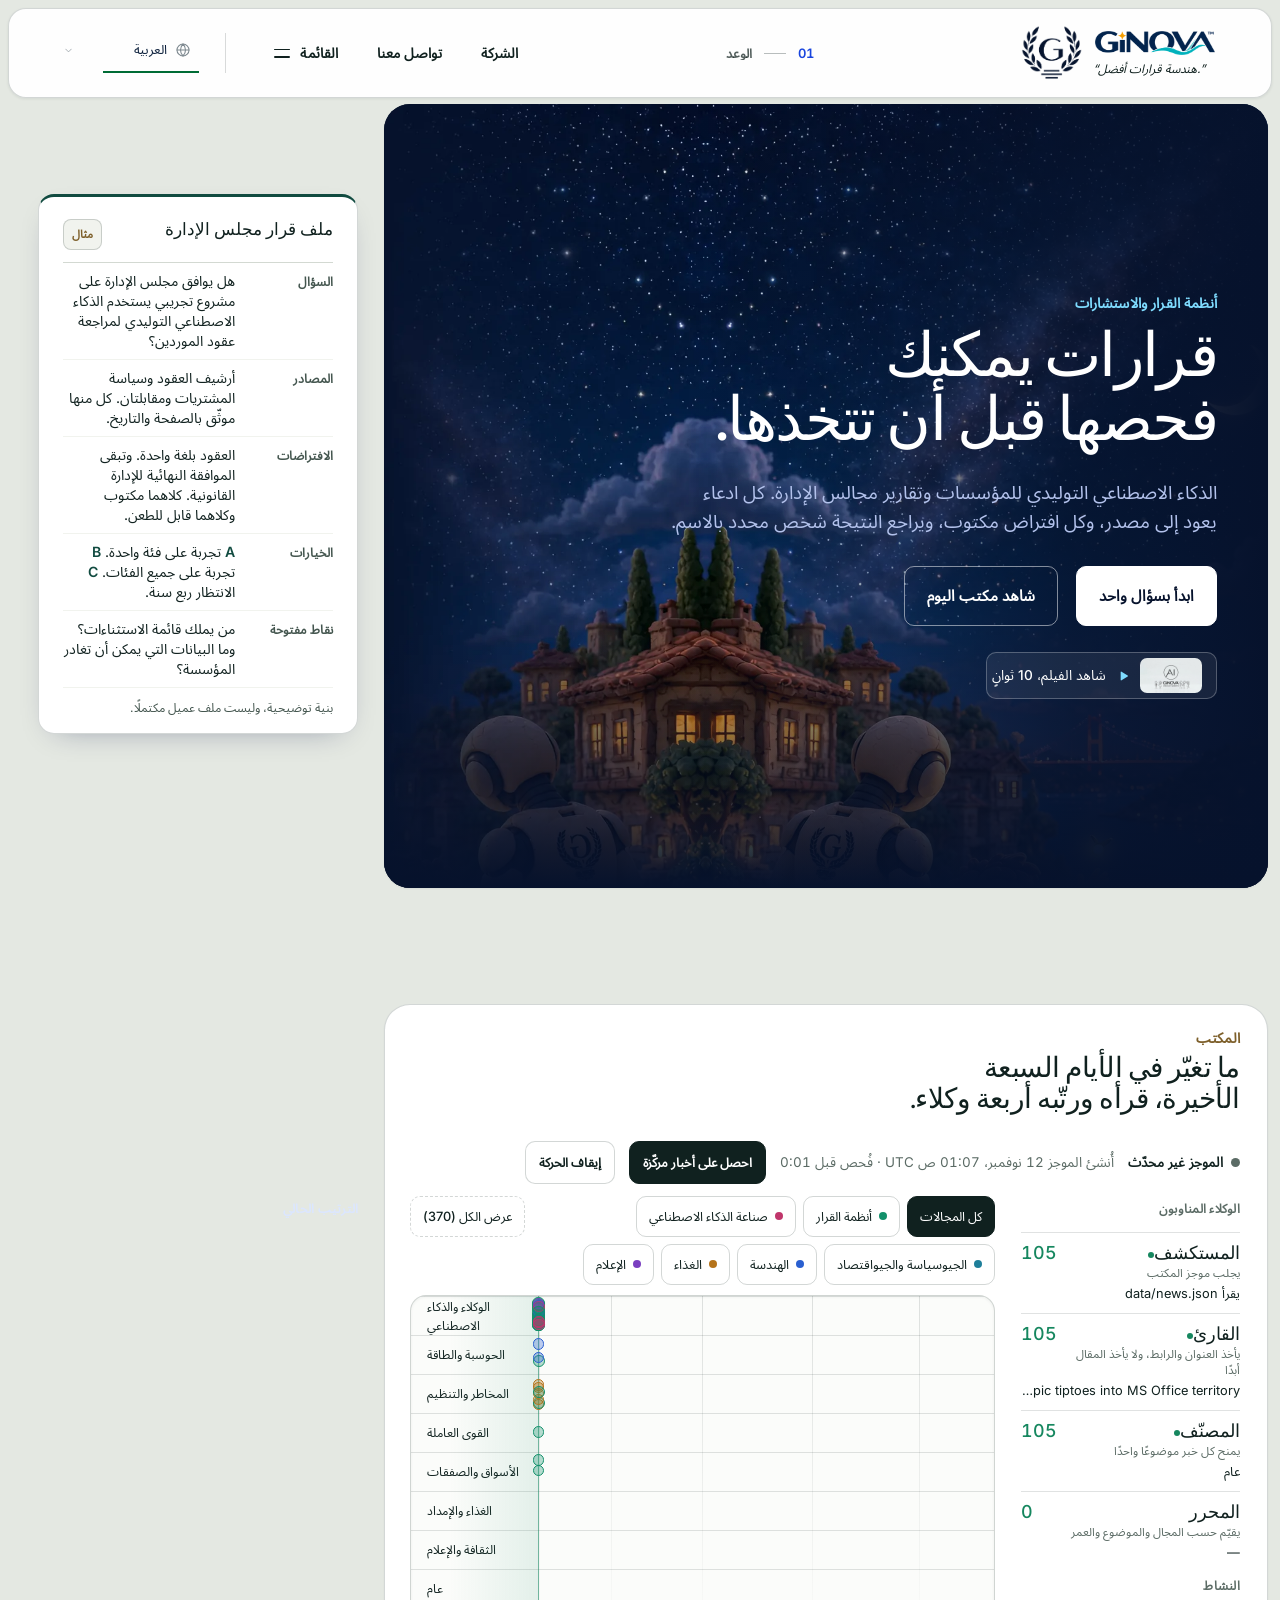
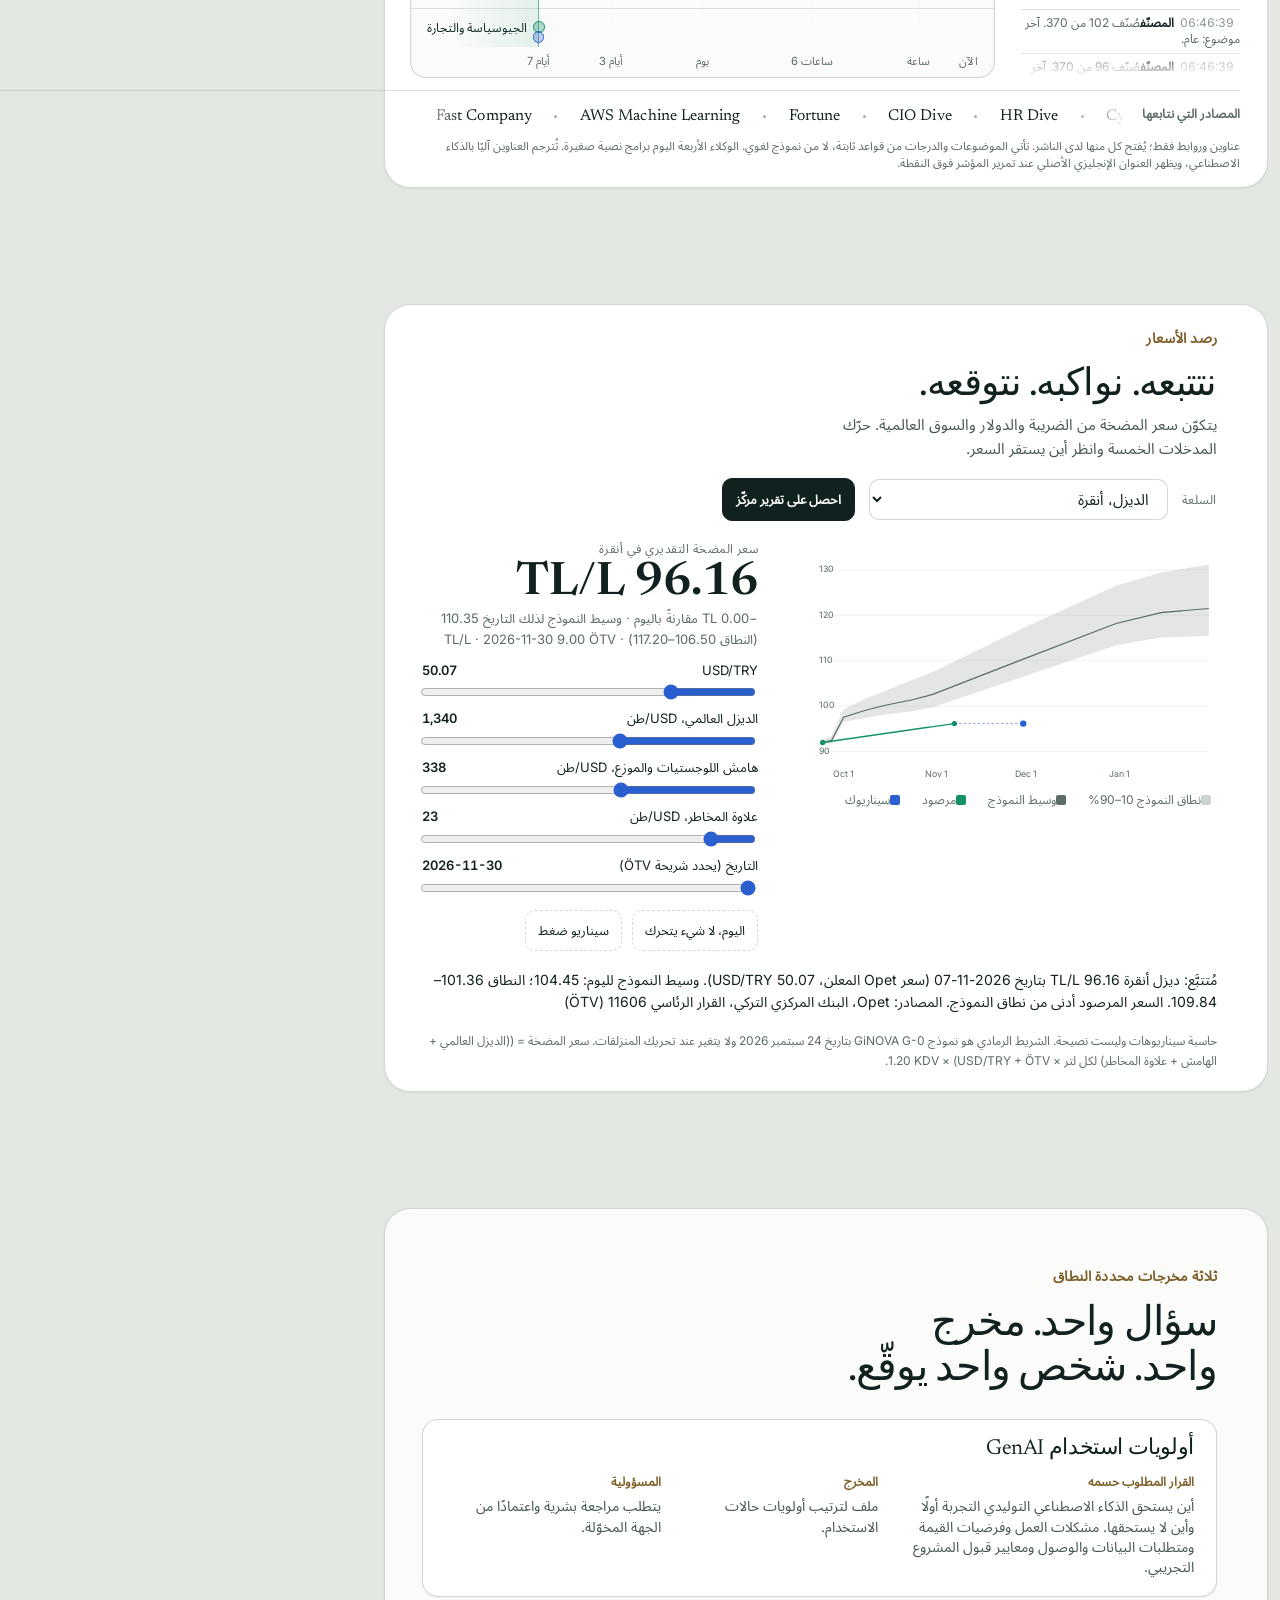
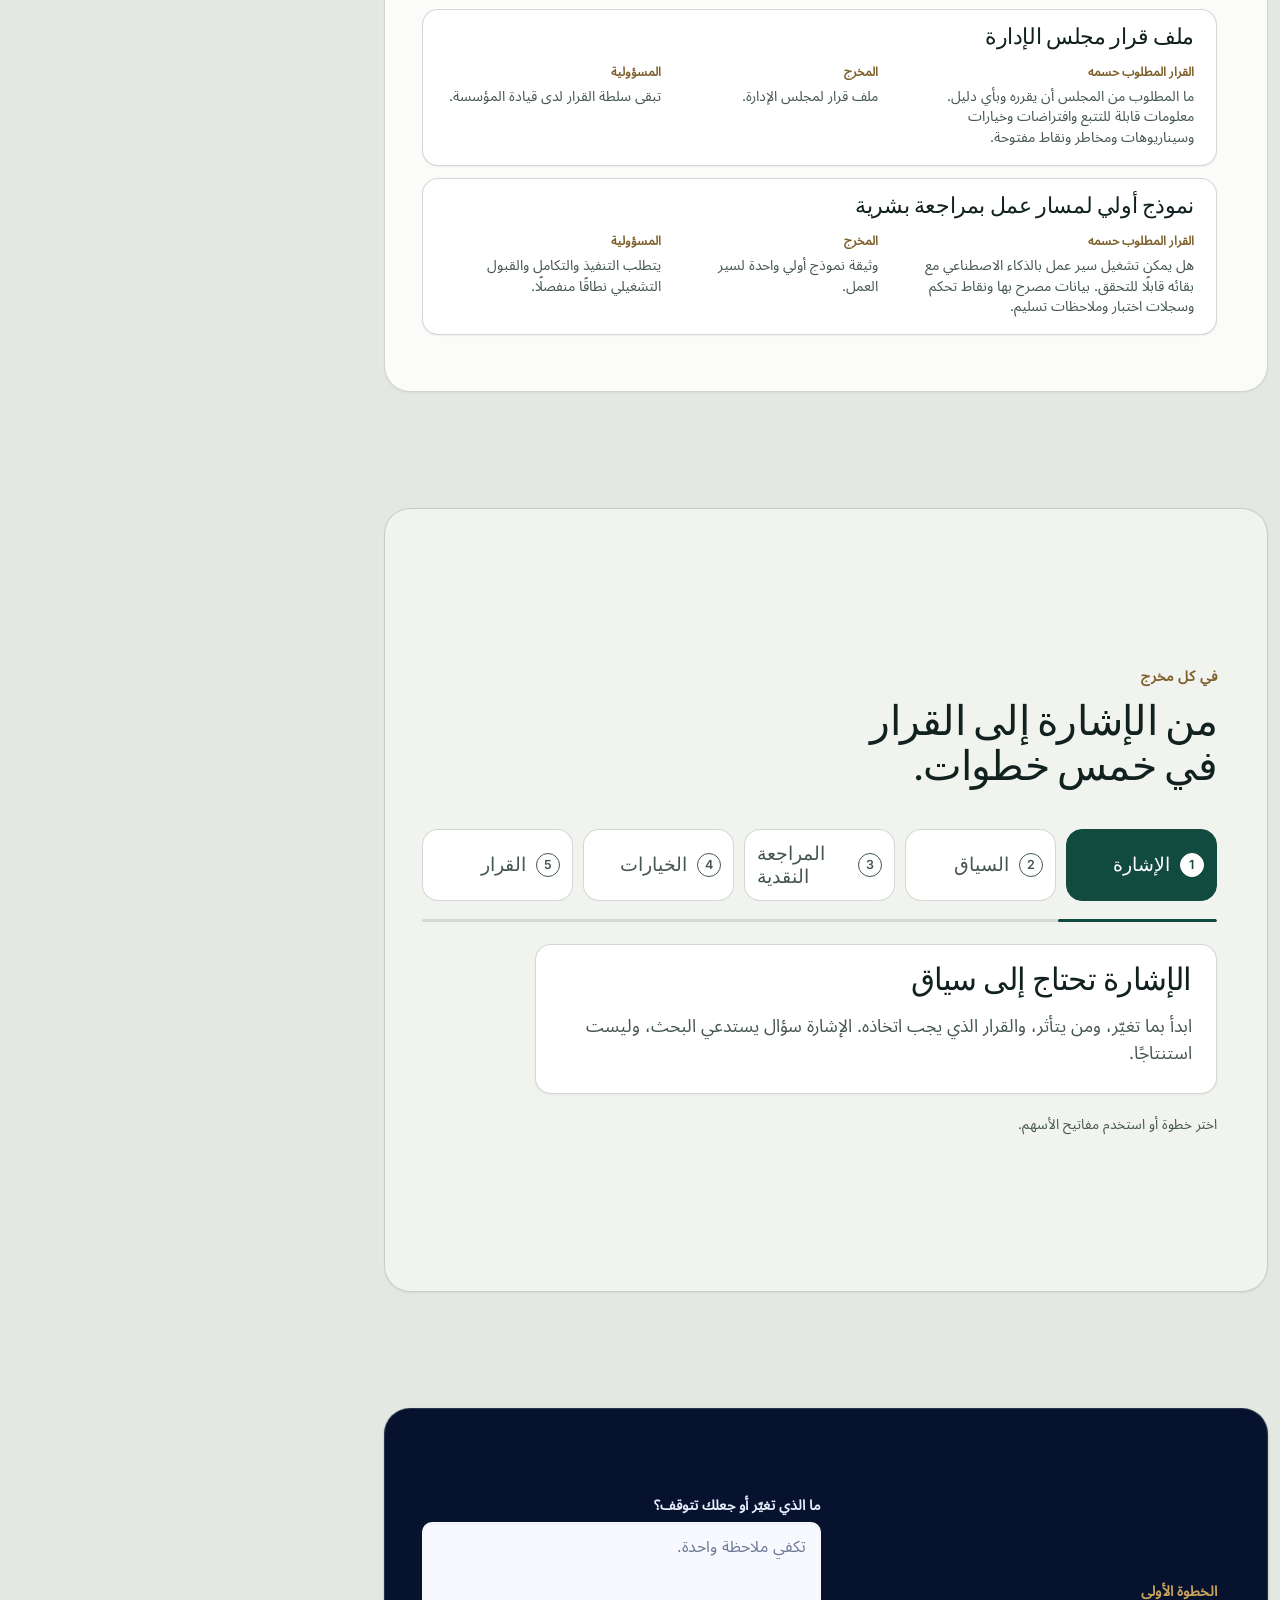
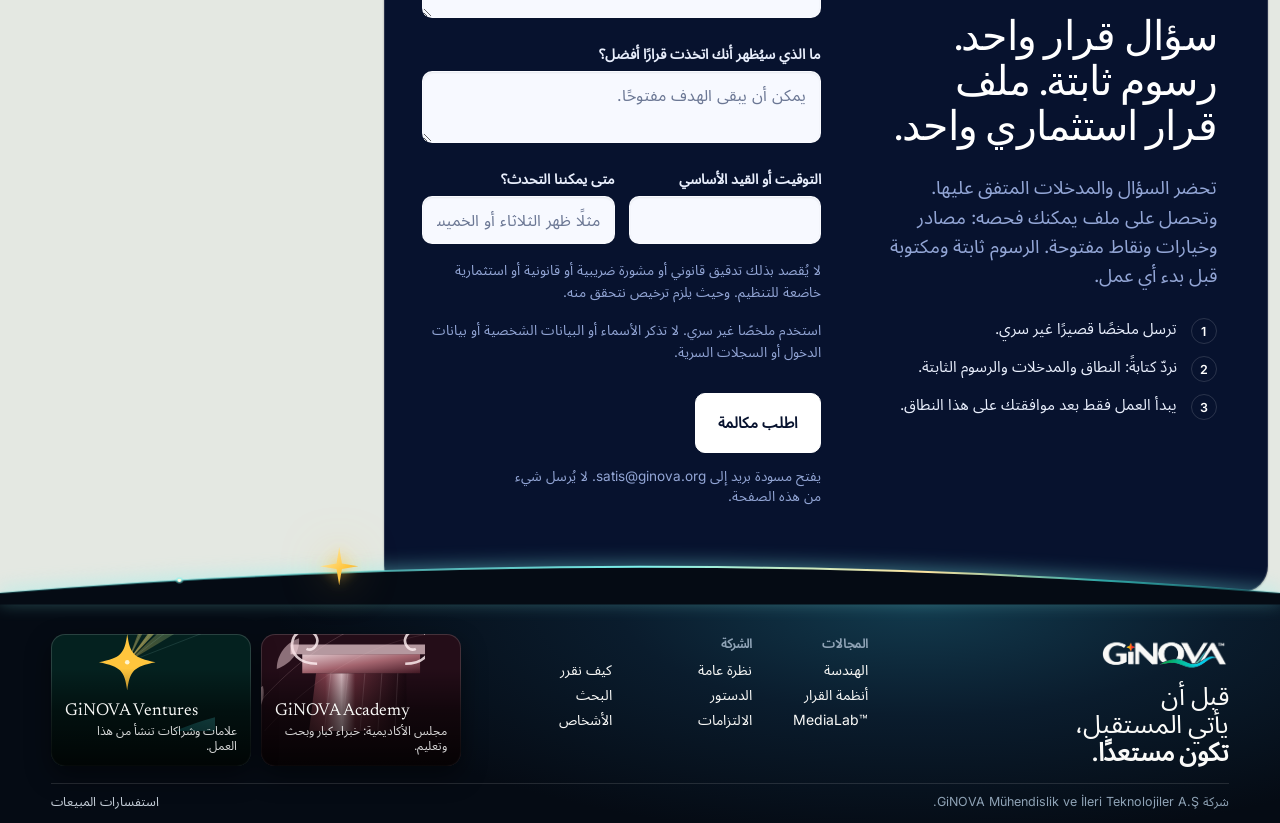
==== commit 08b09678: "News desk: say that headlines are machine-translated (7 languages) Co-Authored-By: Claude Opus 5.5 <" ====
--- a/ar/index.html
+++ b/ar/index.html
@@ -187,7 +187,7 @@
       <div class="srcline-run"><div class="srcline-track" id="deskSrc"></div></div>
     </div>
 
-    <p class="desk-note" data-t="desk.note">عناوين وروابط فقط؛ يُفتح كل منها لدى الناشر. تأتي الموضوعات والدرجات من قواعد ثابتة، لا من نموذج لغوي. الوكلاء الأربعة اليوم برامج نصية صغيرة.</p>
+    <p class="desk-note" data-t="desk.note">عناوين وروابط فقط؛ يُفتح كل منها لدى الناشر. تأتي الموضوعات والدرجات من قواعد ثابتة، لا من نموذج لغوي. الوكلاء الأربعة اليوم برامج نصية صغيرة. تُترجم العناوين آليًا بالذكاء الاصطناعي، ويظهر العنوان الإنجليزي الأصلي عند تمرير المؤشر فوق النقطة.</p>
     <noscript><p class="desk-note">The desk needs JavaScript. Without it, open the sources directly: Food Dive, MIT Technology Review, Engineering.com, Variety.</p></noscript>
   </div>
 
